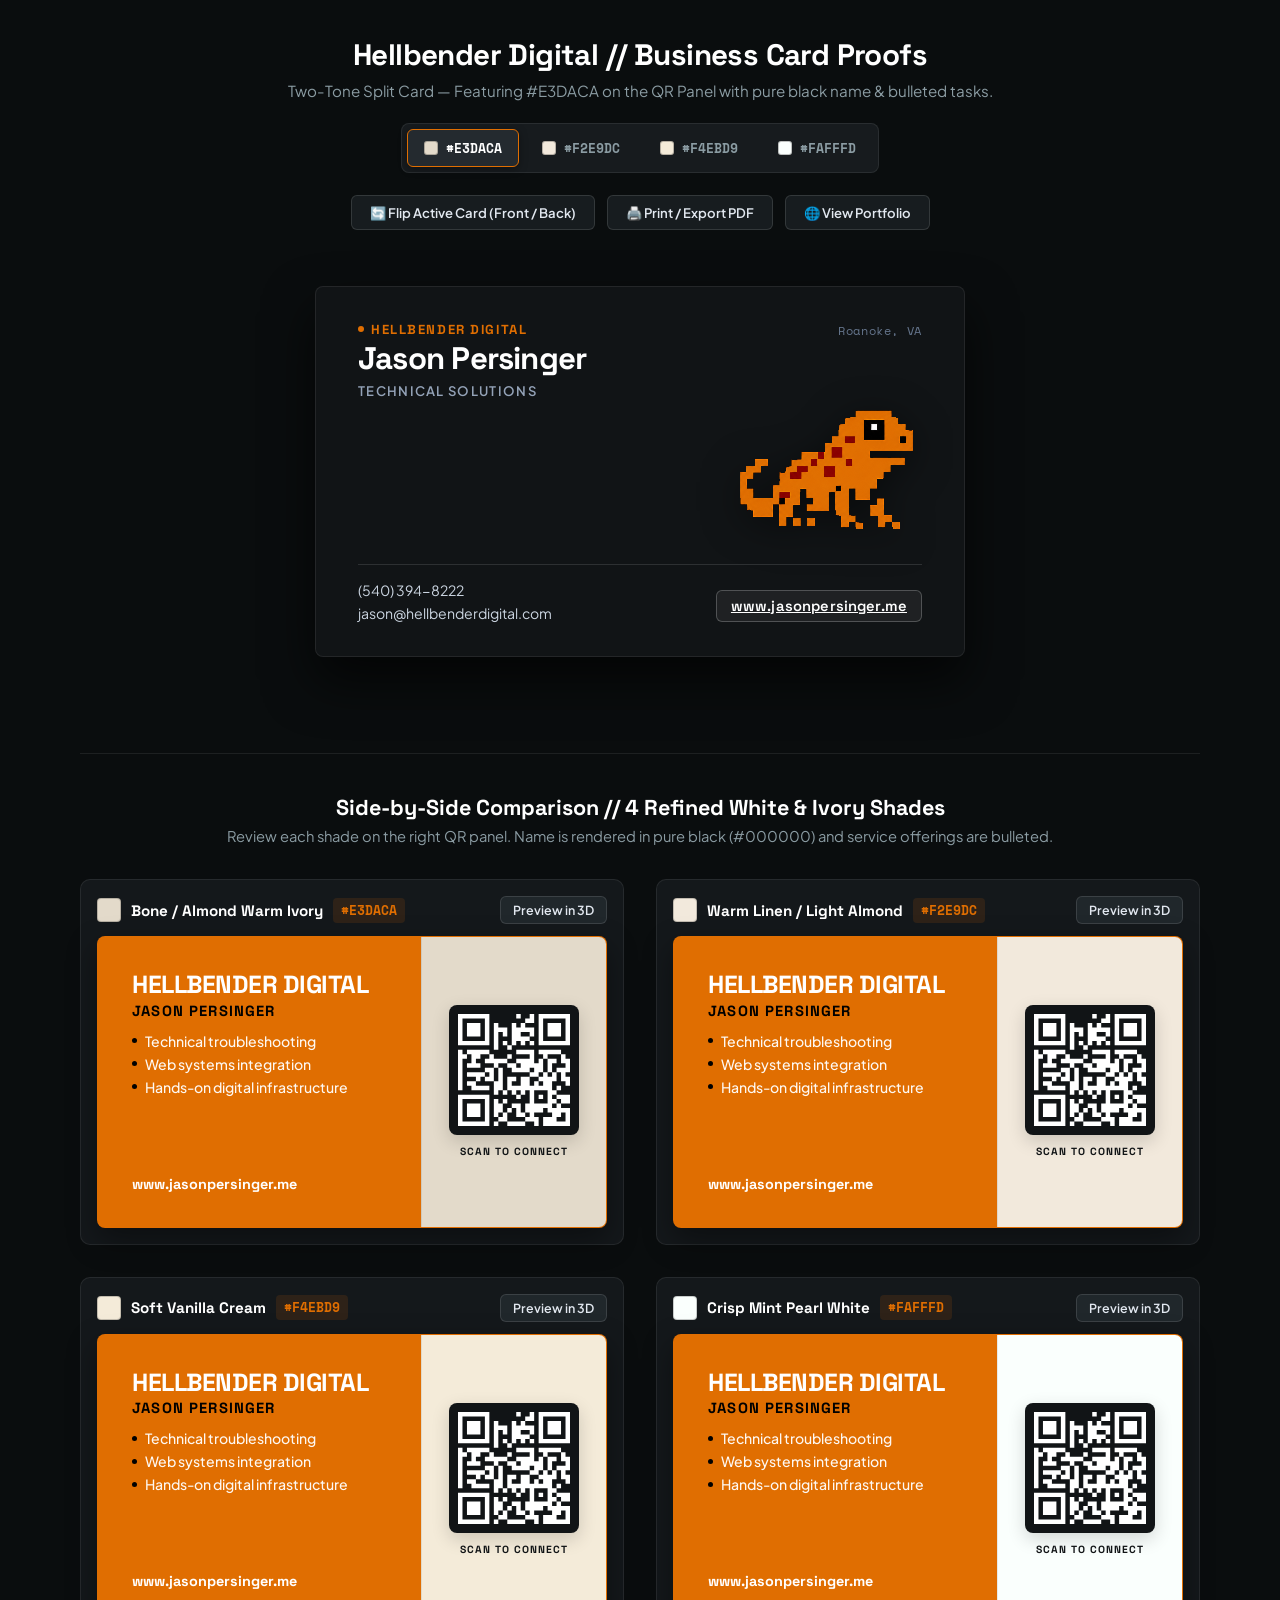
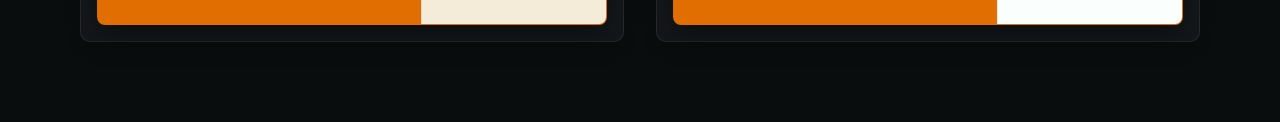
==== card.html @ b09c5065 "design: make #e3daca the primary default tone on QR panel" ====
<!DOCTYPE html>
<html lang="en">
<head>
  <meta charset="UTF-8">
  <meta name="viewport" content="width=device-width, initial-scale=1.0">
  <title>Hellbender Digital // Business Card Proofs</title>
  <link rel="preconnect" href="https://fonts.googleapis.com">
  <link rel="preconnect" href="https://fonts.gstatic.com" crossorigin>
  <link href="https://fonts.googleapis.com/css2?family=Plus+Jakarta+Sans:wght@400;500;600;700&family=Space+Grotesk:wght@500;600;700&family=Space+Mono:ital,wght@0,400;0,700;1,400&display=swap" rel="stylesheet">
  <style>
    :root {
      --bg-page: #0a0d0e;
      --font-display: 'Space Grotesk', system-ui, sans-serif;
      --font-body: 'Plus Jakarta Sans', system-ui, sans-serif;
      --font-mono: 'Space Mono', monospace;
      
      /* Exact Color Identity */
      --c-slate: #111416;
      --c-orange: #e06e01;       /* Exact Salamander Orange */
      --card-radius: 8px;
    }

    * { box-sizing: border-box; }

    body {
      margin: 0;
      min-height: 100vh;
      background: var(--bg-page);
      color: #e2e8f0;
      font-family: var(--font-body);
      padding: 36px 20px 80px;
      display: flex;
      flex-direction: column;
      align-items: center;
    }

    header {
      text-align: center;
      margin-bottom: 28px;
      max-width: 760px;
    }

    h1 {
      font-family: var(--font-display);
      font-size: 1.85rem;
      font-weight: 700;
      letter-spacing: -0.02em;
      margin: 0 0 6px;
      color: #ffffff;
    }

    p.subtitle {
      font-size: 0.95rem;
      color: #8b9ca3;
      margin: 0 0 20px;
      line-height: 1.5;
    }

    /* --- Shade Switcher Tabs --- */
    .tab-bar {
      display: inline-flex;
      background: #171b1e;
      padding: 5px;
      border-radius: 8px;
      border: 1px solid rgba(255, 255, 255, 0.08);
      gap: 6px;
      margin-bottom: 22px;
      flex-wrap: wrap;
      justify-content: center;
    }

    .tab-btn {
      font-family: var(--font-mono);
      font-size: 0.84rem;
      font-weight: 600;
      padding: 8px 16px;
      border-radius: 6px;
      border: 1px solid transparent;
      background: transparent;
      color: #8b9ca3;
      cursor: pointer;
      display: inline-flex;
      align-items: center;
      gap: 8px;
      transition: all 0.2s ease;
    }

    .tab-btn:hover {
      color: #ffffff;
      background: rgba(255, 255, 255, 0.05);
    }

    .tab-btn.active {
      background: #242a2f;
      color: #ffffff;
      border-color: var(--c-orange);
      box-shadow: 0 2px 8px rgba(0, 0, 0, 0.35);
    }

    .tab-chip {
      width: 14px;
      height: 14px;
      border-radius: 3px;
      border: 1px solid rgba(0, 0, 0, 0.25);
      display: inline-block;
      flex-shrink: 0;
    }

    /* --- Action Controls --- */
    .controls {
      display: flex;
      gap: 12px;
      margin-bottom: 28px;
      flex-wrap: wrap;
      justify-content: center;
    }

    .action-btn {
      font-family: var(--font-body);
      font-size: 0.82rem;
      font-weight: 600;
      padding: 8px 18px;
      border-radius: 6px;
      border: 1px solid rgba(255, 255, 255, 0.12);
      background: #171c1f;
      color: #e2e8f0;
      cursor: pointer;
      display: inline-flex;
      align-items: center;
      gap: 8px;
      transition: all 0.15s ease;
      text-decoration: none;
    }

    .action-btn:hover {
      background: #22282d;
      border-color: var(--c-orange);
      color: #ffffff;
      transform: translateY(-1px);
    }

    /* --- 3D Flip Card Container with Exact Proportions --- */
    .stage {
      perspective: 1400px;
      width: min(650px, 94vw);
      aspect-ratio: 3.5 / 2;
      position: relative;
      margin-bottom: 56px;
    }

    .card-flipper {
      position: absolute;
      inset: 0;
      width: 100%;
      height: 100%;
      transform-style: preserve-3d;
      transition: transform 0.65s cubic-bezier(0.16, 1, 0.3, 1);
      cursor: pointer;
    }

    .card-flipper.flipped {
      transform: rotateY(180deg);
    }

    /* Standard Card Face */
    .card-face {
      position: absolute;
      inset: 0;
      width: 100%;
      height: 100%;
      backface-visibility: hidden;
      -webkit-backface-visibility: hidden;
      border-radius: var(--card-radius);
      padding: clamp(22px, 4vw, 34px) clamp(26px, 5vw, 42px);
      box-shadow: 0 24px 50px rgba(0, 0, 0, 0.65);
      display: flex;
      flex-direction: column;
      justify-content: space-between;
      overflow: hidden;
      user-select: none;
    }

    /* ===================================================
       FRONT FACE: Slate Dark Ground + Pixel Salamander
       =================================================== */
    .card-front {
      background-color: var(--c-slate);
      color: #ffffff;
      border: 1px solid rgba(255, 255, 255, 0.08);
      position: relative;
    }

    .front-top {
      display: flex;
      justify-content: space-between;
      align-items: flex-start;
      position: relative;
      z-index: 2;
    }

    .front-identity {
      display: flex;
      flex-direction: column;
      gap: 3px;
    }

    .company-tag {
      font-family: var(--font-display);
      font-size: clamp(0.72rem, 1.25vw, 0.82rem);
      font-weight: 700;
      letter-spacing: 0.12em;
      text-transform: uppercase;
      color: var(--c-orange);
      display: inline-flex;
      align-items: center;
      gap: 7px;
    }
    .company-tag::before {
      content: '';
      display: inline-block;
      width: 6px;
      height: 6px;
      border-radius: 50%;
      background: var(--c-orange);
    }

    .card-front h2 {
      font-family: var(--font-display);
      font-size: clamp(1.4rem, 2.7vw, 1.95rem);
      font-weight: 700;
      letter-spacing: -0.025em;
      margin: 0;
      color: #ffffff;
      line-height: 1.15;
    }

    .front-title {
      font-size: clamp(0.72rem, 1.25vw, 0.82rem);
      font-weight: 600;
      letter-spacing: 0.1em;
      text-transform: uppercase;
      color: #94a3b8;
      margin-top: 2px;
    }

    .front-location {
      font-family: var(--font-mono);
      font-size: clamp(0.68rem, 1.15vw, 0.78rem);
      color: #64748b;
      letter-spacing: 0.05em;
    }

    .front-middle {
      position: absolute;
      right: clamp(28px, 5.5vw, 50px);
      top: 50%;
      transform: translateY(-50%);
      z-index: 1;
      pointer-events: none;
    }

    .salamander-mascot {
      width: clamp(130px, 21vw, 175px);
      height: auto;
      image-rendering: pixelated;
      image-rendering: crisp-edges;
      filter: drop-shadow(0 8px 18px rgba(0, 0, 0, 0.5));
    }

    .front-bottom {
      display: flex;
      justify-content: space-between;
      align-items: flex-end;
      border-top: 1px solid rgba(255, 255, 255, 0.12);
      padding-top: 16px;
      position: relative;
      z-index: 2;
    }

    .contact-items {
      display: flex;
      flex-direction: column;
      gap: 5px;
      font-size: clamp(0.78rem, 1.35vw, 0.88rem);
      color: #cbd5e1;
    }
    .contact-items a {
      color: inherit;
      text-decoration: none;
      transition: color 0.15s;
    }
    .contact-items a:hover {
      color: #ffffff;
    }

    .website-badge {
      font-family: var(--font-display);
      font-size: clamp(0.8rem, 1.4vw, 0.92rem);
      font-weight: 600;
      color: #ffffff;
      background: rgba(255, 255, 255, 0.06);
      border: 1px solid rgba(255, 255, 255, 0.22);
      padding: 6px 14px;
      border-radius: 6px;
      letter-spacing: 0.01em;
      transition: all 0.2s;
    }
    .website-badge:hover {
      border-color: var(--c-orange);
      color: var(--c-orange);
    }

    /* ===================================================
       BACK FACE: SPLIT TWO-TONE BLOCK
       Left: Salamander Orange (#e06e01)
       Right: Dynamic White / Cream / Ivory
       =================================================== */
    .card-back {
      transform: rotateY(180deg);
    }

    .back-split {
      background: var(--c-orange);
      color: #ffffff;
      padding: 0 !important;
      display: grid !important;
      grid-template-columns: 1fr clamp(140px, 22vw, 185px);
      border: 1px solid rgba(224, 110, 1, 0.4);
    }

    .back-split-left {
      padding: clamp(22px, 4vw, 34px) clamp(22px, 4vw, 34px);
      display: flex;
      flex-direction: column;
      justify-content: space-between;
      background: var(--c-orange);
    }

    .back-split-right {
      display: flex;
      flex-direction: column;
      align-items: center;
      justify-content: center;
      padding: 16px;
      position: relative;
      border-left: 1px solid rgba(0, 0, 0, 0.08);
      transition: background-color 0.25s ease;
    }

    .back-split-right .qr-box {
      background: #111416;
      padding: 9px;
      border-radius: 8px;
      width: clamp(105px, 15vw, 130px);
      height: clamp(105px, 15vw, 130px);
      display: flex;
      align-items: center;
      justify-content: center;
      box-shadow: 0 6px 18px rgba(0, 0, 0, 0.16);
    }
    .back-split-right .qr-box svg path {
      fill: #ffffff !important;
    }

    .back-split-tag {
      font-family: var(--font-display);
      font-size: 0.65rem;
      font-weight: 700;
      letter-spacing: 0.1em;
      text-transform: uppercase;
      color: #111416;
      margin-top: 10px;
    }

    /* Single-line Headings on Back - Orange Ground */
    .back-line-company {
      font-family: var(--font-display);
      font-size: clamp(1.2rem, 2.3vw, 1.55rem);
      font-weight: 700;
      letter-spacing: -0.02em;
      color: #ffffff;
      margin: 0 0 2px;
      line-height: 1.15;
      white-space: nowrap;
    }

    /* Name in pure black #000000 */
    .back-line-name {
      font-family: var(--font-display);
      font-size: clamp(0.78rem, 1.4vw, 0.92rem);
      font-weight: 800;
      color: #000000 !important;
      letter-spacing: 0.08em;
      text-transform: uppercase;
      margin: 0 0 12px;
      white-space: nowrap;
    }

    /* Tasks covered in bullet points */
    .back-tasks {
      list-style: none;
      padding: 0;
      margin: 0 0 14px;
      display: flex;
      flex-direction: column;
      gap: 5px;
    }

    .back-tasks li {
      font-size: clamp(0.78rem, 1.3vw, 0.88rem);
      color: rgba(255, 255, 255, 0.95);
      font-weight: 500;
      display: flex;
      align-items: center;
      gap: 8px;
    }

    .back-tasks li::before {
      content: '';
      display: inline-block;
      width: 5px;
      height: 5px;
      border-radius: 50%;
      background: #000000;
      flex-shrink: 0;
    }

    .back-site-link {
      font-family: var(--font-display);
      font-size: clamp(0.82rem, 1.4vw, 0.9rem);
      font-weight: 700;
      color: #ffffff;
      white-space: nowrap;
    }

    /* --- Side-by-Side Review Section for All 4 Shades --- */
    .gallery-section {
      width: min(1120px, 95vw);
      margin-top: 40px;
      border-top: 1px solid rgba(255, 255, 255, 0.08);
      padding-top: 40px;
    }

    .gallery-title {
      font-family: var(--font-display);
      font-size: 1.35rem;
      font-weight: 700;
      color: #ffffff;
      margin: 0 0 6px;
      text-align: center;
    }
    .gallery-sub {
      font-size: 0.92rem;
      color: #8b9ca3;
      text-align: center;
      margin: 0 0 34px;
    }

    .shades-grid {
      display: grid;
      grid-template-columns: repeat(2, 1fr);
      gap: 32px;
    }

    @media (max-width: 820px) {
      .shades-grid {
        grid-template-columns: 1fr;
      }
    }

    .shade-card-item {
      background: #14181b;
      border: 1px solid rgba(255, 255, 255, 0.08);
      border-radius: 10px;
      padding: 16px;
      display: flex;
      flex-direction: column;
      gap: 12px;
      transition: border-color 0.2s, transform 0.2s;
    }

    .shade-card-item:hover {
      border-color: var(--c-orange);
      transform: translateY(-2px);
    }

    .shade-header {
      display: flex;
      justify-content: space-between;
      align-items: center;
    }

    .shade-meta {
      display: flex;
      align-items: center;
      gap: 10px;
    }

    .shade-chip-lg {
      width: 24px;
      height: 24px;
      border-radius: 4px;
      border: 1px solid rgba(0, 0, 0, 0.2);
      display: inline-block;
      flex-shrink: 0;
    }

    .shade-name {
      font-family: var(--font-display);
      font-size: 0.95rem;
      font-weight: 700;
      color: #ffffff;
    }

    .shade-hex {
      font-family: var(--font-mono);
      font-size: 0.8rem;
      color: var(--c-orange);
      background: rgba(224, 110, 1, 0.12);
      padding: 3px 8px;
      border-radius: 4px;
      font-weight: 600;
    }

    .shade-select-btn {
      font-family: var(--font-body);
      font-size: 0.78rem;
      font-weight: 600;
      background: #20272b;
      border: 1px solid rgba(255, 255, 255, 0.12);
      color: #e2e8f0;
      padding: 5px 12px;
      border-radius: 6px;
      cursor: pointer;
      transition: all 0.15s ease;
    }
    .shade-select-btn:hover {
      background: var(--c-orange);
      color: #ffffff;
      border-color: var(--c-orange);
    }

    .static-card-box {
      aspect-ratio: 3.5 / 2;
      width: 100%;
      position: relative;
    }

    .static-card-box .card-face {
      position: absolute;
      inset: 0;
      box-shadow: 0 12px 30px rgba(0, 0, 0, 0.4);
    }

    /* Print & Export Rules */
    @media print {
      body {
        background: #ffffff !important;
        padding: 0 !important;
      }
      header, .gallery-section, .controls, .tab-bar {
        display: none !important;
      }
      .stage {
        display: none !important;
      }
      .card-face {
        position: relative !important;
        width: 3.5in !important;
        height: 2in !important;
        page-break-after: always;
        border-radius: 0 !important;
        box-shadow: none !important;
        padding: 0.22in 0.26in !important;
        -webkit-print-color-adjust: exact !important;
        print-color-adjust: exact !important;
      }
    }
  </style>
</head>
<body>

  <header>
    <h1>Hellbender Digital // Business Card Proofs</h1>
    <p class="subtitle">Two-Tone Split Card — Featuring #E3DACA on the QR Panel with pure black name & bulleted tasks.</p>
    
    <!-- Tab Switcher for 4 Shades -->
    <div class="tab-bar" id="white-tabs"></div>

    <!-- Action Toolbar -->
    <div class="controls">
      <button class="action-btn" onclick="flipCard()">
        <span>🔄 Flip Active Card (Front / Back)</span>
      </button>
      <button class="action-btn" onclick="window.print()">
        <span>🖨️ Print / Export PDF</span>
      </button>
      <a class="action-btn" href="/" target="_blank">
        <span>🌐 View Portfolio</span>
      </a>
    </div>
  </header>

  <!-- Interactive 3D Preview Stage (Exact 3.5" x 2" Ratio) -->
  <div class="stage" onclick="flipCard()">
    <div class="card-flipper" id="flipper">

      <!-- FRONT FACE -->
      <div class="card-face card-front" id="active-front"></div>

      <!-- BACK FACE -->
      <div class="card-face card-back back-split" id="active-back"></div>

    </div>
  </div>

  <!-- Shared Vector QR Code -->
  <svg style="display: none;">
    <defs>
      <g id="shared-qr">
        <path d="M0,0H1V1H0zM1,0H2V1H1zM2,0H3V1H2zM3,0H4V1H3zM4,0H5V1H4zM5,0H6V1H5zM6,0H7V1H6zM13,0H14V1H13zM16,0H17V1H16zM18,0H19V1H18zM19,0H20V1H19zM20,0H21V1H20zM21,0H22V1H21zM22,0H23V1H22zM23,0H24V1H23zM24,0H25V1H24zM0,1H1V2H0zM6,1H7V2H6zM15,1H16V2H15zM16,1H17V2H16zM18,1H19V2H18zM24,1H25V2H24zM0,2H1V3H0zM2,2H3V3H2zM3,2H4V3H3zM4,2H5V3H4zM6,2H7V3H6zM8,2H9V3H8zM12,2H13V3H12zM14,2H15V3H14zM18,2H19V3H18zM20,2H21V3H20zM21,2H22V3H21zM22,2H23V3H22zM24,2H25V3H24zM0,3H1V4H0zM2,3H3V4H2zM3,3H4V4H3zM4,3H5V4H4zM6,3H7V4H6zM8,3H9V4H8zM9,3H10V4H9zM10,3H11V4H10zM12,3H13V4H12zM13,3H14V4H13zM14,3H15V4H14zM15,3H16V4H15zM16,3H17V4H16zM18,3H19V4H18zM20,3H21V4H20zM21,3H22V4H21zM22,3H23V4H22zM24,3H25V4H24zM0,4H1V5H0zM2,4H3V5H2zM3,4H4V5H3zM4,4H5V5H4zM6,4H7V5H6zM8,4H9V5H8zM10,4H11V5H10zM12,4H13V5H12zM13,4H14V5H13zM16,4H17V5H16zM18,4H19V5H18zM20,4H21V5H20zM21,4H22V5H21zM22,4H23V5H22zM24,4H25V5H24zM0,5H1V6H0zM6,5H7V6H6zM8,5H9V6H8zM12,5H13V6H12zM13,5H14V6H13zM14,5H15V6H14zM15,5H16V6H15zM18,5H19V6H18zM24,5H25V6H24zM0,6H1V7H0zM1,6H2V7H1zM2,6H3V7H2zM3,6H4V7H3zM4,6H5V7H4zM5,6H6V7H5zM6,6H7V7H6zM8,6H9V7H8zM10,6H11V7H10zM12,6H13V7H12zM14,6H15V7H14zM16,6H17V7H16zM18,6H19V7H18zM19,6H20V7H19zM20,6H21V7H20zM21,6H22V7H21zM22,6H23V7H22zM23,6H24V7H23zM24,6H25V7H24zM8,7H9V8H8zM11,7H12V8H11zM0,8H1V9H0zM2,8H3V9H2zM3,8H4V9H3zM4,8H5V9H4zM5,8H6V9H5zM6,8H7V9H6zM13,8H14V9H13zM14,8H15V9H14zM15,8H16V9H15zM16,8H17V9H16zM18,8H19V9H18zM19,8H20V9H19zM20,8H21V9H20zM21,8H22V9H21zM22,8H23V9H22zM0,9H1V10H0zM1,9H2V10H1zM3,9H4V10H3zM4,9H5V10H4zM7,9H8V10H7zM11,9H12V10H11zM16,9H17V10H16zM19,9H20V10H19zM23,9H24V10H23zM0,10H1V11H0zM3,10H4V11H3zM6,10H7V11H6zM7,10H8V11H7zM8,10H9V11H8zM9,10H10V11H9zM10,10H11V11H10zM13,10H14V11H13zM14,10H15V11H14zM15,10H16V11H15zM16,10H17V11H16zM18,10H19V11H18zM20,10H21V11H20zM21,10H22V11H21zM23,10H24V11H23zM24,10H25V11H24zM0,11H1V12H0zM2,11H3V12H2zM3,11H4V12H3zM4,11H5V12H4zM8,11H9V12H8zM11,11H12V12H11zM12,11H13V12H12zM14,11H15V12H14zM15,11H16V12H15zM16,11H17V12H16zM17,11H18V12H17zM18,11H19V12H18zM20,11H21V12H20zM24,11H25V12H24zM0,12H1V13H0zM6,12H7V13H6zM7,12H8V13H7zM9,12H10V13H9zM12,12H13V13H12zM13,12H14V13H13zM14,12H15V13H14zM15,12H16V13H15zM17,12H18V13H17zM18,12H19V13H18zM20,12H21V13H20zM22,12H23V13H22zM23,12H24V13H23zM24,12H25V13H24zM0,13H1V14H0zM2,13H3V14H2zM3,13H4V14H3zM4,13H5V14H4zM5,13H6V14H5zM7,13H8V14H7zM9,13H10V14H9zM16,13H17V14H16zM17,13H18V14H17zM19,13H20V14H19zM21,13H22V14H21zM23,13H24V14H23zM0,14H1V15H0zM4,14H5V15H4zM6,14H7V15H6zM7,14H8V15H7zM9,14H10V15H9zM11,14H12V15H11zM12,14H13V15H12zM14,14H15V15H14zM15,14H16V15H15zM18,14H19V15H18zM19,14H20V15H19zM20,14H21V15H20zM21,14H22V15H21zM23,14H24V15H23zM24,14H25V15H24zM0,15H1V16H0zM2,15H3V16H2zM3,15H4V16H3zM8,15H9V16H8zM9,15H10V16H9zM11,15H12V16H11zM14,15H15V16H14zM15,15H16V16H15zM17,15H18V16H17zM19,15H20V16H19zM20,15H21V16H20zM24,15H25V16H24zM0,16H1V17H0zM3,16H4V17H3zM4,16H5V17H4zM5,16H6V17H5zM6,16H7V17H6zM8,16H9V17H8zM9,16H10V17H9zM11,16H12V17H11zM12,16H13V17H12zM13,16H14V17H13zM14,16H15V17H14zM15,16H16V17H15zM16,16H17V17H16zM17,16H18V17H17zM18,16H19V17H18zM19,16H20V17H19zM20,16H21V17H20zM22,16H23V17H22zM8,17H9V18H8zM10,17H11V18H10zM12,17H13V18H12zM14,17H15V18H14zM16,17H17V18H16zM20,17H21V18H20zM21,17H22V18H21zM0,18H1V19H0zM1,18H2V19H1zM2,18H3V19H2zM3,18H4V19H3zM4,18H5V19H4zM5,18H6V19H5zM6,18H7V19H6zM13,18H14V19H13zM16,18H17V19H16zM18,18H19V19H18zM20,18H21V19H20zM22,18H23V19H22zM23,18H24V19H23zM24,18H25V19H24zM0,19H1V20H0zM6,19H7V20H6zM8,19H9V20H8zM10,19H11V20H10zM16,19H17V20H16zM20,19H21V20H20zM21,19H22V20H21zM23,19H24V20H23zM24,19H25V20H24zM0,20H1V21H0zM2,20H3V21H2zM3,20H4V21H3zM4,20H5V21H4zM6,20H7V21H6zM8,20H9V21H8zM9,20H10V21H9zM12,20H13V21H12zM13,20H14V21H13zM15,20H16V21H15zM16,20H17V21H16zM17,20H18V21H17zM18,20H19V21H18zM19,20H20V21H19zM20,20H21V21H20zM22,20H23V21H22zM0,21H1V22H0zM2,21H3V22H2zM3,21H4V22H3zM4,21H5V22H4zM6,21H7V22H6zM8,21H9V22H8zM9,21H10V22H9zM11,21H12V22H11zM13,21H14V22H13zM15,21H16V22H15zM16,21H17V22H16zM17,21H18V22H17zM18,21H19V22H18zM20,21H21V22H20zM21,21H22V22H21zM22,21H23V22H22zM23,21H24V22H23zM24,21H25V22H24zM0,22H1V23H0zM2,22H3V23H2zM3,22H4V23H3zM4,22H5V23H4zM6,22H7V23H6zM8,22H9V23H8zM10,22H11V23H10zM13,22H14V23H13zM14,22H15V23H14zM16,22H17V23H16zM21,22H22V23H21zM22,22H23V23H22zM24,22H25V23H24zM0,23H1V24H0zM6,23H7V24H6zM9,23H10V24H9zM10,23H11V24H10zM15,23H16V24H15zM16,23H17V24H16zM17,23H18V24H17zM19,23H20V24H19zM20,23H21V24H20zM21,23H22V24H21zM24,23H25V24H24zM0,24H1V25H0zM1,24H2V25H1zM2,24H3V25H2zM3,24H4V25H3zM4,24H5V25H4zM5,24H6V25H5zM6,24H7V25H6zM8,24H9V25H8zM11,24H12V25H11zM12,24H13V25H12zM13,24H14V25H13zM14,24H15V25H14zM17,24H18V25H17zM19,24H20V25H19zM20,24H21V25H20zM21,24H22V25H21zM22,24H23V25H22zM23,24H24V25H23zM24,24H25V25H24z" fill="currentColor"/>
      </g>
    </defs>
  </svg>

  <!-- Side-by-Side Review Section for All 4 Refined Shades -->
  <section class="gallery-section">
    <h2 class="gallery-title">Side-by-Side Comparison // 4 Refined White & Ivory Shades</h2>
    <p class="gallery-sub">Review each shade on the right QR panel. Name is rendered in pure black (#000000) and service offerings are bulleted.</p>

    <div class="shades-grid" id="shades-gallery"></div>
  </section>

  <script>
    // Color Candidates featuring #e3daca
    const whiteCandidates = [
      { id: 'E3DACA', name: 'Bone / Almond Warm Ivory', hex: '#E3DACA' },
      { id: 'F2E9DC', name: 'Warm Linen / Light Almond', hex: '#F2E9DC' },
      { id: 'F4EBD9', name: 'Soft Vanilla Cream', hex: '#F4EBD9' },
      { id: 'FAFFFD', name: 'Crisp Mint Pearl White', hex: '#FAFFFD' }
    ];

    let currentWhite = whiteCandidates[0]; // Default to #E3DACA

    // Front Face HTML
    const frontHtml = `
      <div class="front-top">
        <div class="front-identity">
          <div class="company-tag">HELLBENDER DIGITAL</div>
          <h2>Jason Persinger</h2>
          <div class="front-title">Technical Solutions</div>
        </div>
        <div class="front-location">Roanoke, VA</div>
      </div>

      <div class="front-middle">
        <img class="salamander-mascot" src="salamander-transparent.png" alt="Hellbender Salamander">
      </div>

      <div class="front-bottom">
        <div class="contact-items">
          <div><a href="tel:+15403948222">(540) 394-8222</a></div>
          <div><a href="mailto:jason@hellbenderdigital.com">jason@hellbenderdigital.com</a></div>
        </div>
        <a class="website-badge" href="https://www.jasonpersinger.me" target="_blank">www.jasonpersinger.me</a>
      </div>
    `;

    // Generator for Back Face with custom Right-Panel Background, Pure Black Name, and Bulleted Tasks
    function createBackHtml(whiteHex) {
      return `
        <div class="back-split-left">
          <div>
            <div class="back-line-company">HELLBENDER DIGITAL</div>
            <div class="back-line-name">JASON PERSINGER</div>
            <ul class="back-tasks">
              <li>Technical troubleshooting</li>
              <li>Web systems integration</li>
              <li>Hands-on digital infrastructure</li>
            </ul>
          </div>
          <div class="back-site-link">www.jasonpersinger.me</div>
        </div>
        <div class="back-split-right" style="background-color: ${whiteHex} !important;">
          <div class="qr-box">
            <svg viewBox="0 0 25 25" style="color: #ffffff;"><use href="#shared-qr" /></svg>
          </div>
          <div class="back-split-tag">SCAN TO CONNECT</div>
        </div>
      `;
    }

    // Tab buttons initialization
    const tabsContainer = document.getElementById('white-tabs');
    whiteCandidates.forEach((cand, idx) => {
      const btn = document.createElement('button');
      btn.className = `tab-btn ${idx === 0 ? 'active' : ''}`;
      btn.innerHTML = `<span class="tab-chip" style="background-color: ${cand.hex};"></span>${cand.hex}`;
      btn.onclick = () => selectShade(cand);
      tabsContainer.appendChild(btn);
    });

    function selectShade(candidate) {
      currentWhite = candidate;
      document.querySelectorAll('#white-tabs .tab-btn').forEach((btn, idx) => {
        btn.classList.toggle('active', whiteCandidates[idx].hex === candidate.hex);
      });
      document.getElementById('active-back').innerHTML = createBackHtml(candidate.hex);
    }

    function flipCard() {
      const flipper = document.getElementById('flipper');
      flipper.classList.toggle('flipped');
    }

    // Populate active flip card
    document.getElementById('active-front').innerHTML = frontHtml;
    document.getElementById('active-back').innerHTML = createBackHtml(currentWhite.hex);

    // Populate gallery with all 4 variations
    const galleryContainer = document.getElementById('shades-gallery');
    whiteCandidates.forEach(cand => {
      const item = document.createElement('div');
      item.className = 'shade-card-item';
      item.innerHTML = `
        <div class="shade-header">
          <div class="shade-meta">
            <span class="shade-chip-lg" style="background-color: ${cand.hex};"></span>
            <div>
              <div class="shade-name">${cand.name}</div>
            </div>
            <span class="shade-hex">${cand.hex}</span>
          </div>
          <button class="shade-select-btn" onclick="selectShade(whiteCandidates.find(c => c.hex === '${cand.hex}'))">Preview in 3D</button>
        </div>
        <div class="static-card-box">
          <div class="card-face card-back back-split" style="transform: none;">
            ${createBackHtml(cand.hex)}
          </div>
        </div>
      `;
      galleryContainer.appendChild(item);
    });
  </script>
</body>
</html>
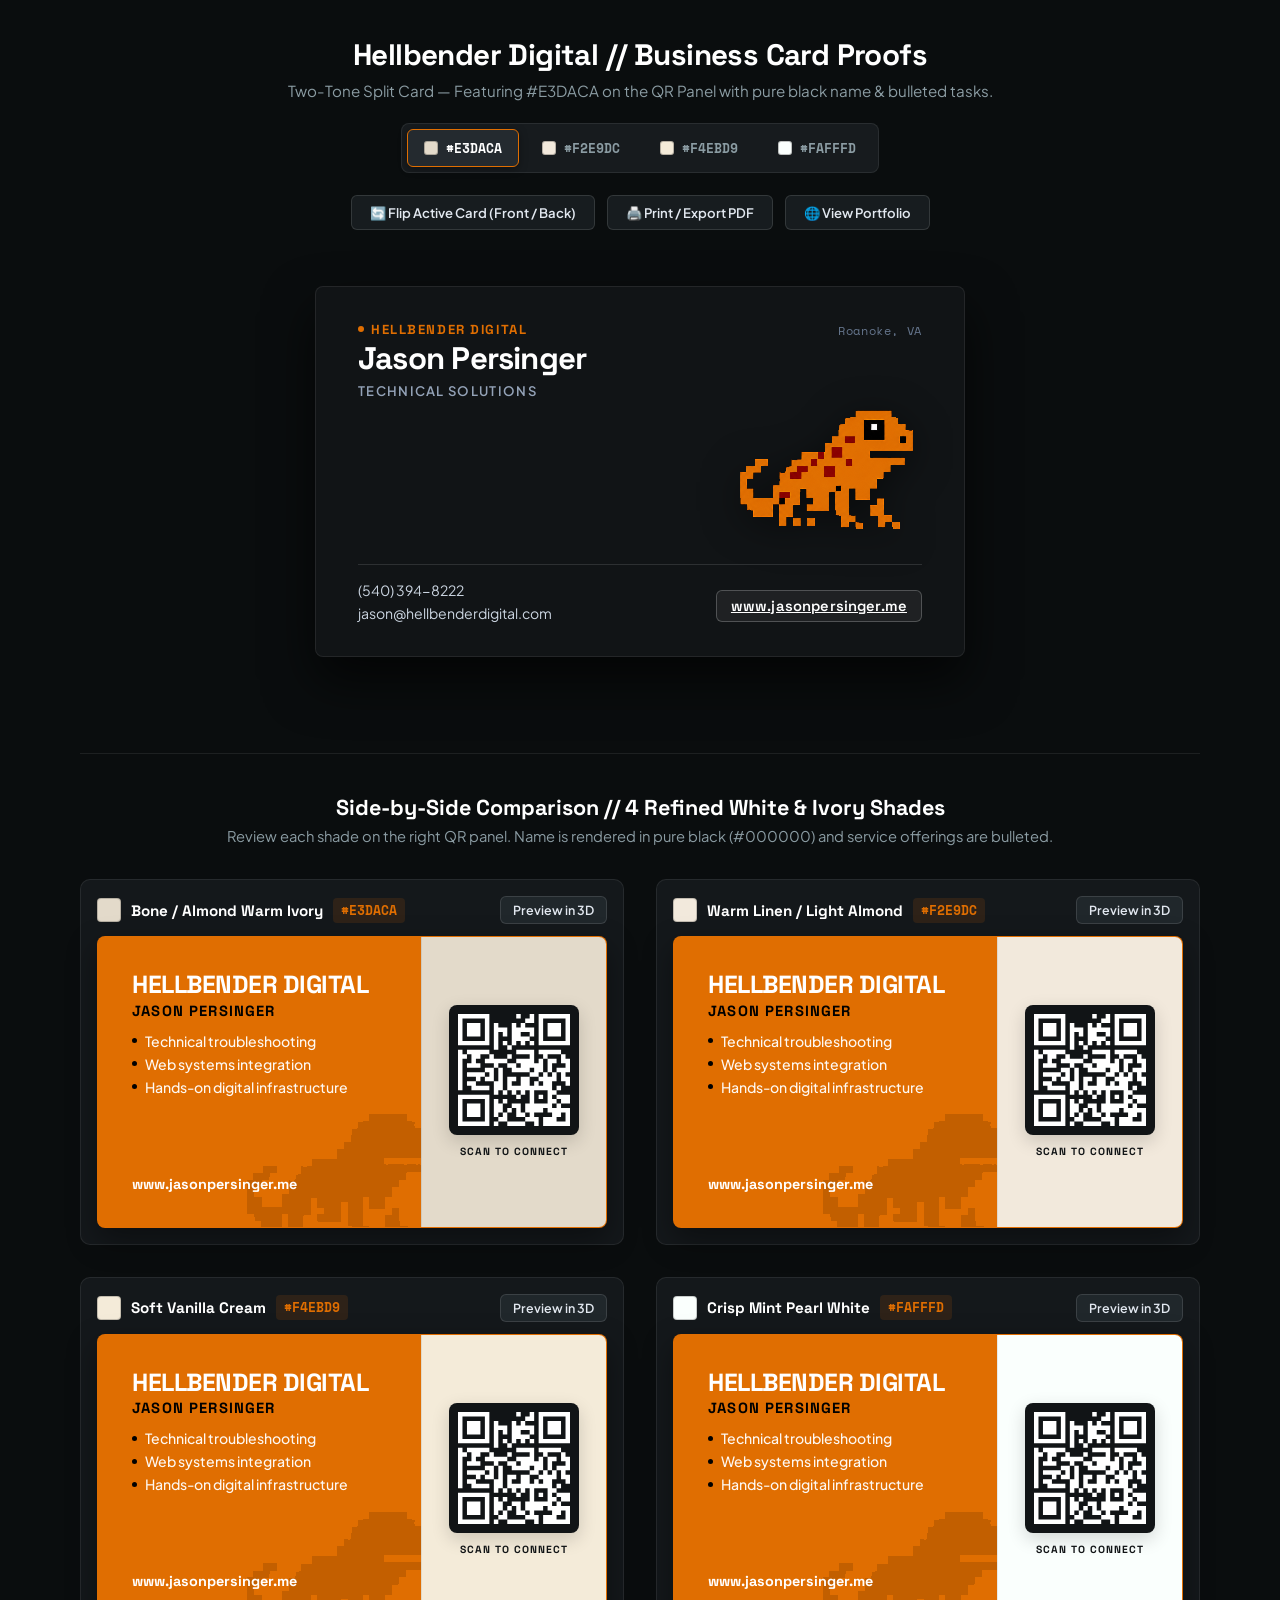
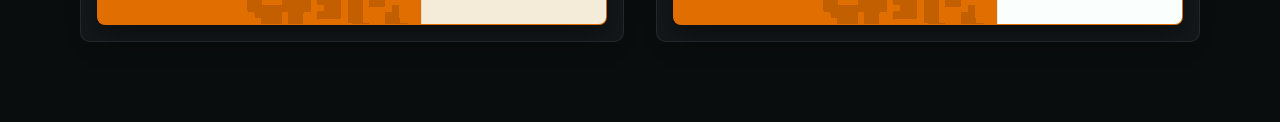
==== commit 4d466108: "design: add subtle embossed salamander brand watermark to backside orange field" ====
--- a/card.html
+++ b/card.html
@@ -334,6 +334,27 @@
       flex-direction: column;
       justify-content: space-between;
       background: var(--c-orange);
+      position: relative;
+      overflow: hidden;
+    }
+
+    .back-watermark {
+      position: absolute;
+      right: -10px;
+      bottom: -15px;
+      width: clamp(140px, 22vw, 185px);
+      height: auto;
+      image-rendering: pixelated;
+      image-rendering: crisp-edges;
+      opacity: 0.13;
+      filter: brightness(0);
+      pointer-events: none;
+      z-index: 1;
+    }
+
+    .back-left-content {
+      position: relative;
+      z-index: 2;
     }
 
     .back-split-right {
@@ -666,11 +687,12 @@
       </div>
     `;
 
-    // Generator for Back Face with custom Right-Panel Background, Pure Black Name, and Bulleted Tasks
+    // Generator for Back Face with subtle Salamander Watermark, Pure Black Name, and Bulleted Tasks
     function createBackHtml(whiteHex) {
       return `
         <div class="back-split-left">
-          <div>
+          <img class="back-watermark" src="salamander-transparent.png" alt="" aria-hidden="true">
+          <div class="back-left-content">
             <div class="back-line-company">HELLBENDER DIGITAL</div>
             <div class="back-line-name">JASON PERSINGER</div>
             <ul class="back-tasks">
@@ -679,7 +701,7 @@
               <li>Hands-on digital infrastructure</li>
             </ul>
           </div>
-          <div class="back-site-link">www.jasonpersinger.me</div>
+          <div class="back-site-link back-left-content">www.jasonpersinger.me</div>
         </div>
         <div class="back-split-right" style="background-color: ${whiteHex} !important;">
           <div class="qr-box">
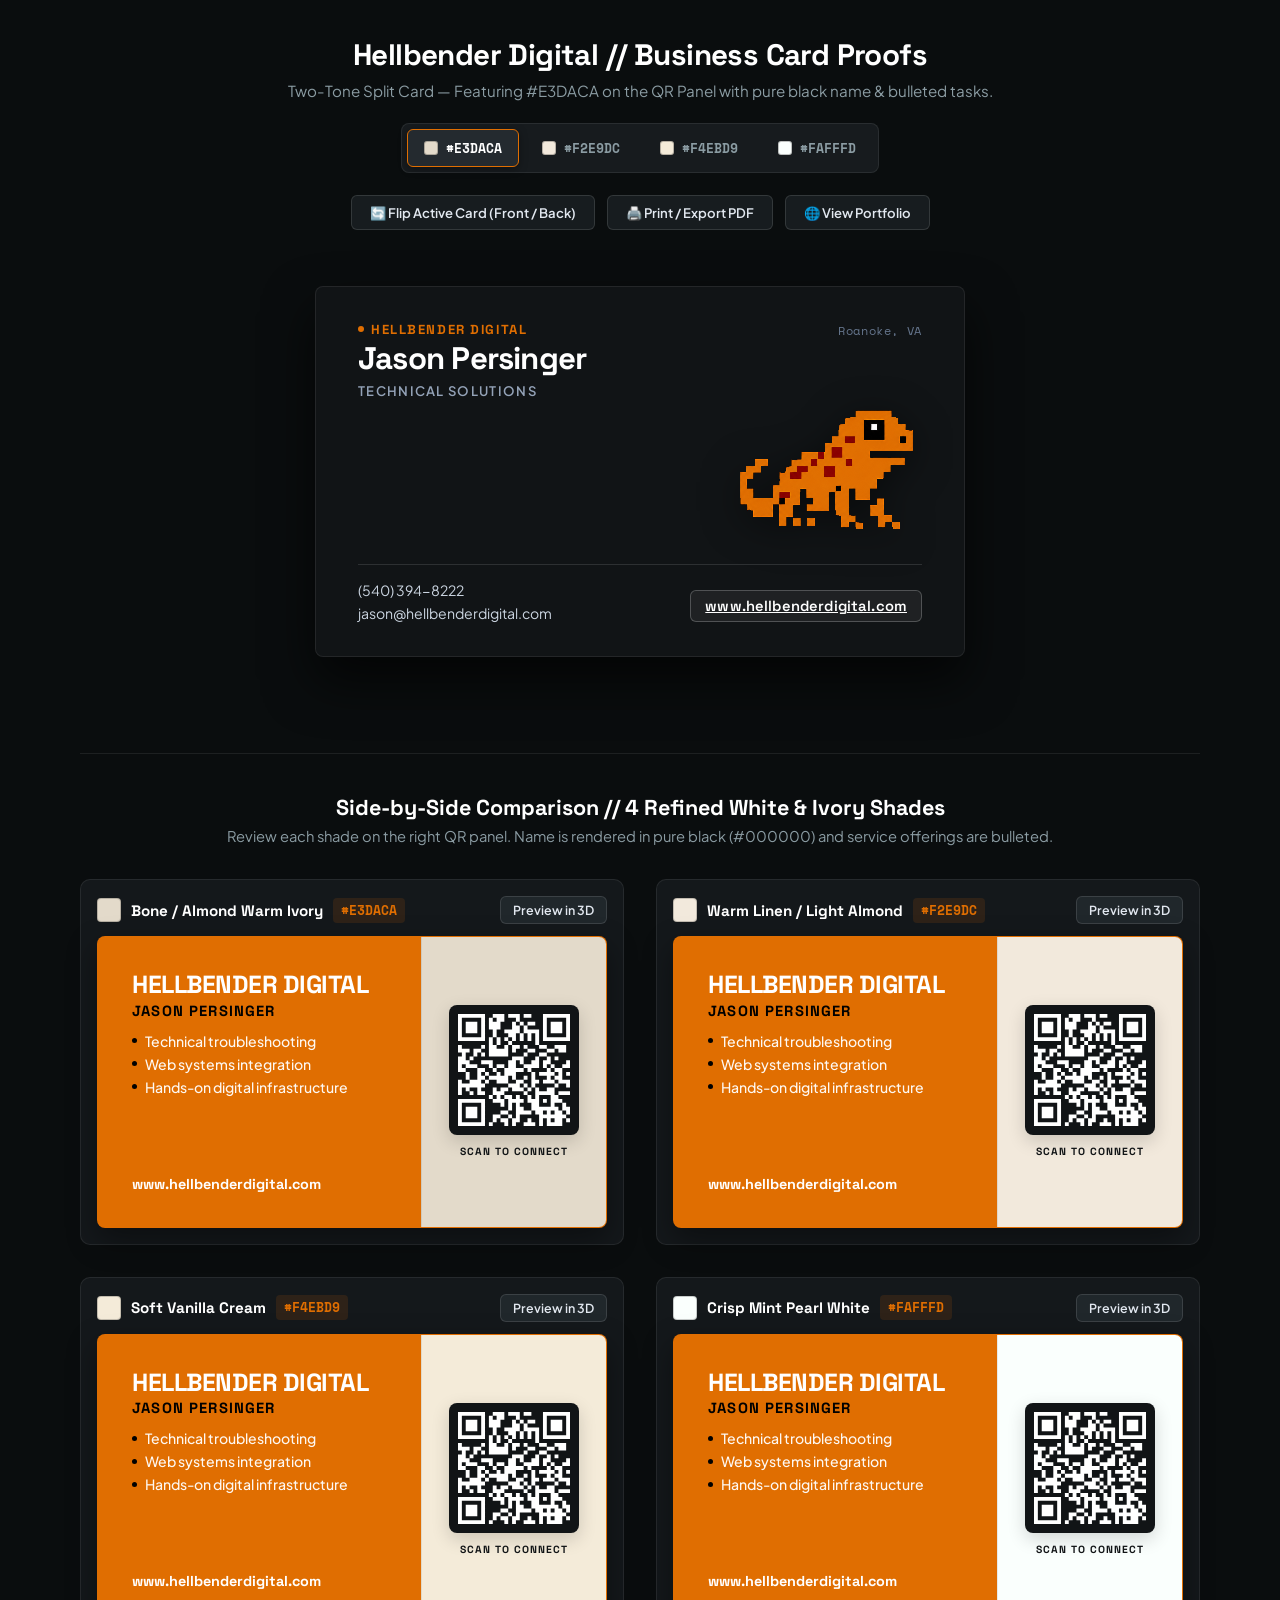
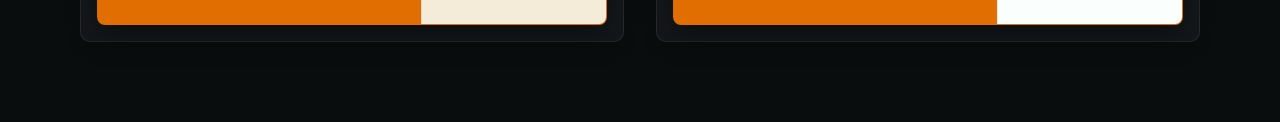
==== commit 8b6d338f: "design: remove watermark, update website to www.hellbenderdigital.com, and regenerate QR code vector" ====
--- a/card.html
+++ b/card.html
@@ -336,25 +336,6 @@
       background: var(--c-orange);
       position: relative;
       overflow: hidden;
-    }
-
-    .back-watermark {
-      position: absolute;
-      right: -10px;
-      bottom: -15px;
-      width: clamp(140px, 22vw, 185px);
-      height: auto;
-      image-rendering: pixelated;
-      image-rendering: crisp-edges;
-      opacity: 0.13;
-      filter: brightness(0);
-      pointer-events: none;
-      z-index: 1;
-    }
-
-    .back-left-content {
-      position: relative;
-      z-index: 2;
     }
 
     .back-split-right {
@@ -639,7 +620,7 @@
   <svg style="display: none;">
     <defs>
       <g id="shared-qr">
-        <path d="M0,0H1V1H0zM1,0H2V1H1zM2,0H3V1H2zM3,0H4V1H3zM4,0H5V1H4zM5,0H6V1H5zM6,0H7V1H6zM13,0H14V1H13zM16,0H17V1H16zM18,0H19V1H18zM19,0H20V1H19zM20,0H21V1H20zM21,0H22V1H21zM22,0H23V1H22zM23,0H24V1H23zM24,0H25V1H24zM0,1H1V2H0zM6,1H7V2H6zM15,1H16V2H15zM16,1H17V2H16zM18,1H19V2H18zM24,1H25V2H24zM0,2H1V3H0zM2,2H3V3H2zM3,2H4V3H3zM4,2H5V3H4zM6,2H7V3H6zM8,2H9V3H8zM12,2H13V3H12zM14,2H15V3H14zM18,2H19V3H18zM20,2H21V3H20zM21,2H22V3H21zM22,2H23V3H22zM24,2H25V3H24zM0,3H1V4H0zM2,3H3V4H2zM3,3H4V4H3zM4,3H5V4H4zM6,3H7V4H6zM8,3H9V4H8zM9,3H10V4H9zM10,3H11V4H10zM12,3H13V4H12zM13,3H14V4H13zM14,3H15V4H14zM15,3H16V4H15zM16,3H17V4H16zM18,3H19V4H18zM20,3H21V4H20zM21,3H22V4H21zM22,3H23V4H22zM24,3H25V4H24zM0,4H1V5H0zM2,4H3V5H2zM3,4H4V5H3zM4,4H5V5H4zM6,4H7V5H6zM8,4H9V5H8zM10,4H11V5H10zM12,4H13V5H12zM13,4H14V5H13zM16,4H17V5H16zM18,4H19V5H18zM20,4H21V5H20zM21,4H22V5H21zM22,4H23V5H22zM24,4H25V5H24zM0,5H1V6H0zM6,5H7V6H6zM8,5H9V6H8zM12,5H13V6H12zM13,5H14V6H13zM14,5H15V6H14zM15,5H16V6H15zM18,5H19V6H18zM24,5H25V6H24zM0,6H1V7H0zM1,6H2V7H1zM2,6H3V7H2zM3,6H4V7H3zM4,6H5V7H4zM5,6H6V7H5zM6,6H7V7H6zM8,6H9V7H8zM10,6H11V7H10zM12,6H13V7H12zM14,6H15V7H14zM16,6H17V7H16zM18,6H19V7H18zM19,6H20V7H19zM20,6H21V7H20zM21,6H22V7H21zM22,6H23V7H22zM23,6H24V7H23zM24,6H25V7H24zM8,7H9V8H8zM11,7H12V8H11zM0,8H1V9H0zM2,8H3V9H2zM3,8H4V9H3zM4,8H5V9H4zM5,8H6V9H5zM6,8H7V9H6zM13,8H14V9H13zM14,8H15V9H14zM15,8H16V9H15zM16,8H17V9H16zM18,8H19V9H18zM19,8H20V9H19zM20,8H21V9H20zM21,8H22V9H21zM22,8H23V9H22zM0,9H1V10H0zM1,9H2V10H1zM3,9H4V10H3zM4,9H5V10H4zM7,9H8V10H7zM11,9H12V10H11zM16,9H17V10H16zM19,9H20V10H19zM23,9H24V10H23zM0,10H1V11H0zM3,10H4V11H3zM6,10H7V11H6zM7,10H8V11H7zM8,10H9V11H8zM9,10H10V11H9zM10,10H11V11H10zM13,10H14V11H13zM14,10H15V11H14zM15,10H16V11H15zM16,10H17V11H16zM18,10H19V11H18zM20,10H21V11H20zM21,10H22V11H21zM23,10H24V11H23zM24,10H25V11H24zM0,11H1V12H0zM2,11H3V12H2zM3,11H4V12H3zM4,11H5V12H4zM8,11H9V12H8zM11,11H12V12H11zM12,11H13V12H12zM14,11H15V12H14zM15,11H16V12H15zM16,11H17V12H16zM17,11H18V12H17zM18,11H19V12H18zM20,11H21V12H20zM24,11H25V12H24zM0,12H1V13H0zM6,12H7V13H6zM7,12H8V13H7zM9,12H10V13H9zM12,12H13V13H12zM13,12H14V13H13zM14,12H15V13H14zM15,12H16V13H15zM17,12H18V13H17zM18,12H19V13H18zM20,12H21V13H20zM22,12H23V13H22zM23,12H24V13H23zM24,12H25V13H24zM0,13H1V14H0zM2,13H3V14H2zM3,13H4V14H3zM4,13H5V14H4zM5,13H6V14H5zM7,13H8V14H7zM9,13H10V14H9zM16,13H17V14H16zM17,13H18V14H17zM19,13H20V14H19zM21,13H22V14H21zM23,13H24V14H23zM0,14H1V15H0zM4,14H5V15H4zM6,14H7V15H6zM7,14H8V15H7zM9,14H10V15H9zM11,14H12V15H11zM12,14H13V15H12zM14,14H15V15H14zM15,14H16V15H15zM18,14H19V15H18zM19,14H20V15H19zM20,14H21V15H20zM21,14H22V15H21zM23,14H24V15H23zM24,14H25V15H24zM0,15H1V16H0zM2,15H3V16H2zM3,15H4V16H3zM8,15H9V16H8zM9,15H10V16H9zM11,15H12V16H11zM14,15H15V16H14zM15,15H16V16H15zM17,15H18V16H17zM19,15H20V16H19zM20,15H21V16H20zM24,15H25V16H24zM0,16H1V17H0zM3,16H4V17H3zM4,16H5V17H4zM5,16H6V17H5zM6,16H7V17H6zM8,16H9V17H8zM9,16H10V17H9zM11,16H12V17H11zM12,16H13V17H12zM13,16H14V17H13zM14,16H15V17H14zM15,16H16V17H15zM16,16H17V17H16zM17,16H18V17H17zM18,16H19V17H18zM19,16H20V17H19zM20,16H21V17H20zM22,16H23V17H22zM8,17H9V18H8zM10,17H11V18H10zM12,17H13V18H12zM14,17H15V18H14zM16,17H17V18H16zM20,17H21V18H20zM21,17H22V18H21zM0,18H1V19H0zM1,18H2V19H1zM2,18H3V19H2zM3,18H4V19H3zM4,18H5V19H4zM5,18H6V19H5zM6,18H7V19H6zM13,18H14V19H13zM16,18H17V19H16zM18,18H19V19H18zM20,18H21V19H20zM22,18H23V19H22zM23,18H24V19H23zM24,18H25V19H24zM0,19H1V20H0zM6,19H7V20H6zM8,19H9V20H8zM10,19H11V20H10zM16,19H17V20H16zM20,19H21V20H20zM21,19H22V20H21zM23,19H24V20H23zM24,19H25V20H24zM0,20H1V21H0zM2,20H3V21H2zM3,20H4V21H3zM4,20H5V21H4zM6,20H7V21H6zM8,20H9V21H8zM9,20H10V21H9zM12,20H13V21H12zM13,20H14V21H13zM15,20H16V21H15zM16,20H17V21H16zM17,20H18V21H17zM18,20H19V21H18zM19,20H20V21H19zM20,20H21V21H20zM22,20H23V21H22zM0,21H1V22H0zM2,21H3V22H2zM3,21H4V22H3zM4,21H5V22H4zM6,21H7V22H6zM8,21H9V22H8zM9,21H10V22H9zM11,21H12V22H11zM13,21H14V22H13zM15,21H16V22H15zM16,21H17V22H16zM17,21H18V22H17zM18,21H19V22H18zM20,21H21V22H20zM21,21H22V22H21zM22,21H23V22H22zM23,21H24V22H23zM24,21H25V22H24zM0,22H1V23H0zM2,22H3V23H2zM3,22H4V23H3zM4,22H5V23H4zM6,22H7V23H6zM8,22H9V23H8zM10,22H11V23H10zM13,22H14V23H13zM14,22H15V23H14zM16,22H17V23H16zM21,22H22V23H21zM22,22H23V23H22zM24,22H25V23H24zM0,23H1V24H0zM6,23H7V24H6zM9,23H10V24H9zM10,23H11V24H10zM15,23H16V24H15zM16,23H17V24H16zM17,23H18V24H17zM19,23H20V24H19zM20,23H21V24H20zM21,23H22V24H21zM24,23H25V24H24zM0,24H1V25H0zM1,24H2V25H1zM2,24H3V25H2zM3,24H4V25H3zM4,24H5V25H4zM5,24H6V25H5zM6,24H7V25H6zM8,24H9V25H8zM11,24H12V25H11zM12,24H13V25H12zM13,24H14V25H13zM14,24H15V25H14zM17,24H18V25H17zM19,24H20V25H19zM20,24H21V25H20zM21,24H22V25H21zM22,24H23V25H22zM23,24H24V25H23zM24,24H25V25H24z" fill="currentColor"/>
+        <path d="M0,0H0.1V0.1H0zM0.1,0H0.2V0.1H0.1zM0.2,0H0.3V0.1H0.2zM0.3,0H0.4V0.1H0.3zM0.4,0H0.5V0.1H0.4zM0.5,0H0.6V0.1H0.5zM0.6,0H0.7V0.1H0.6zM0.9,0H1V0.1H0.9zM1,0H1.1V0.1H1zM1.1,0H1.2V0.1H1.1zM1.3,0H1.4V0.1H1.3zM1.4,0H1.5V0.1H1.4zM1.5,0H1.6V0.1H1.5zM1.7,0H1.8V0.1H1.7zM1.8,0H1.9V0.1H1.8zM2.2,0H2.3V0.1H2.2zM2.3,0H2.4V0.1H2.3zM2.4,0H2.5V0.1H2.4zM2.5,0H2.6V0.1H2.5zM2.6,0H2.7V0.1H2.6zM2.7,0H2.8V0.1H2.7zM2.8,0H2.9V0.1H2.8zM0,0.1H0.1V0.2H0zM0.6,0.1H0.7V0.2H0.6zM0.8,0.1H0.9V0.2H0.8zM1,0.1H1.1V0.2H1zM1.1,0.1H1.2V0.2H1.1zM1.5,0.1H1.6V0.2H1.5zM2.2,0.1H2.3V0.2H2.2zM2.8,0.1H2.9V0.2H2.8zM0,0.2H0.1V0.3H0zM0.2,0.2H0.3V0.3H0.2zM0.3,0.2H0.4V0.3H0.3zM0.4,0.2H0.5V0.3H0.4zM0.6,0.2H0.7V0.3H0.6zM0.8,0.2H0.9V0.3H0.8zM0.9,0.2H1V0.3H0.9zM1,0.2H1.1V0.3H1zM1.4,0.2H1.5V0.3H1.4zM1.6,0.2H1.7V0.3H1.6zM1.8,0.2H1.9V0.3H1.8zM1.9,0.2H2V0.3H1.9zM2.2,0.2H2.3V0.3H2.2zM2.4,0.2H2.5V0.3H2.4zM2.5,0.2H2.6V0.3H2.5zM2.6,0.2H2.7V0.3H2.6zM2.8,0.2H2.9V0.3H2.8zM0,0.3H0.1V0.4H0zM0.2,0.3H0.3V0.4H0.2zM0.3,0.3H0.4V0.4H0.3zM0.4,0.3H0.5V0.4H0.4zM0.6,0.3H0.7V0.4H0.6zM0.8,0.3H0.9V0.4H0.8zM0.9,0.3H1V0.4H0.9zM1,0.3H1.1V0.4H1zM1.4,0.3H1.5V0.4H1.4zM1.5,0.3H1.6V0.4H1.5zM1.7,0.3H1.8V0.4H1.7zM2.2,0.3H2.3V0.4H2.2zM2.4,0.3H2.5V0.4H2.4zM2.5,0.3H2.6V0.4H2.5zM2.6,0.3H2.7V0.4H2.6zM2.8,0.3H2.9V0.4H2.8zM0,0.4H0.1V0.5H0zM0.2,0.4H0.3V0.5H0.2zM0.3,0.4H0.4V0.5H0.3zM0.4,0.4H0.5V0.5H0.4zM0.6,0.4H0.7V0.5H0.6zM0.9,0.4H1V0.5H0.9zM1.2,0.4H1.3V0.5H1.2zM1.3,0.4H1.4V0.5H1.3zM1.4,0.4H1.5V0.5H1.4zM1.5,0.4H1.6V0.5H1.5zM1.7,0.4H1.8V0.5H1.7zM1.8,0.4H1.9V0.5H1.8zM1.9,0.4H2V0.5H1.9zM2,0.4H2.1V0.5H2zM2.2,0.4H2.3V0.5H2.2zM2.4,0.4H2.5V0.5H2.4zM2.5,0.4H2.6V0.5H2.5zM2.6,0.4H2.7V0.5H2.6zM2.8,0.4H2.9V0.5H2.8zM0,0.5H0.1V0.6H0zM0.6,0.5H0.7V0.6H0.6zM0.9,0.5H1V0.6H0.9zM1.3,0.5H1.4V0.6H1.3zM1.4,0.5H1.5V0.6H1.4zM1.6,0.5H1.7V0.6H1.6zM1.8,0.5H1.9V0.6H1.8zM2,0.5H2.1V0.6H2zM2.2,0.5H2.3V0.6H2.2zM2.8,0.5H2.9V0.6H2.8zM0,0.6H0.1V0.7H0zM0.1,0.6H0.2V0.7H0.1zM0.2,0.6H0.3V0.7H0.2zM0.3,0.6H0.4V0.7H0.3zM0.4,0.6H0.5V0.7H0.4zM0.5,0.6H0.6V0.7H0.5zM0.6,0.6H0.7V0.7H0.6zM0.8,0.6H0.9V0.7H0.8zM1,0.6H1.1V0.7H1zM1.2,0.6H1.3V0.7H1.2zM1.4,0.6H1.5V0.7H1.4zM1.6,0.6H1.7V0.7H1.6zM1.8,0.6H1.9V0.7H1.8zM2,0.6H2.1V0.7H2zM2.2,0.6H2.3V0.7H2.2zM2.3,0.6H2.4V0.7H2.3zM2.4,0.6H2.5V0.7H2.4zM2.5,0.6H2.6V0.7H2.5zM2.6,0.6H2.7V0.7H2.6zM2.7,0.6H2.8V0.7H2.7zM2.8,0.6H2.9V0.7H2.8zM0.8,0.7H0.9V0.8H0.8zM1,0.7H1.1V0.8H1zM1.3,0.7H1.4V0.8H1.3zM2,0.7H2.1V0.8H2zM0,0.8H0.1V0.9H0zM0.6,0.8H0.7V0.9H0.6zM0.8,0.8H0.9V0.9H0.8zM0.9,0.8H1V0.9H0.9zM1.2,0.8H1.3V0.9H1.2zM1.4,0.8H1.5V0.9H1.4zM1.5,0.8H1.6V0.9H1.5zM1.7,0.8H1.8V0.9H1.7zM2.1,0.8H2.2V0.9H2.1zM2.2,0.8H2.3V0.9H2.2zM2.5,0.8H2.6V0.9H2.5zM2.6,0.8H2.7V0.9H2.6zM2.7,0.8H2.8V0.9H2.7zM0,0.9H0.1V1H0zM0.1,0.9H0.2V1H0.1zM0.2,0.9H0.3V1H0.2zM0.4,0.9H0.5V1H0.4zM0.5,0.9H0.6V1H0.5zM0.8,0.9H0.9V1H0.8zM0.9,0.9H1V1H0.9zM1,0.9H1.1V1H1zM1.1,0.9H1.2V1H1.1zM1.2,0.9H1.3V1H1.2zM1.4,0.9H1.5V1H1.4zM1.8,0.9H1.9V1H1.8zM1.9,0.9H2V1H1.9zM2.3,0.9H2.4V1H2.3zM2.4,0.9H2.5V1H2.4zM2.6,0.9H2.7V1H2.6zM2.7,0.9H2.8V1H2.7zM0.1,1H0.2V1.1H0.1zM0.4,1H0.5V1.1H0.4zM0.6,1H0.7V1.1H0.6zM0.8,1H0.9V1.1H0.8zM0.9,1H1V1.1H0.9zM1,1H1.1V1.1H1zM1.1,1H1.2V1.1H1.1zM1.2,1H1.3V1.1H1.2zM1.7,1H1.8V1.1H1.7zM2.1,1H2.2V1.1H2.1zM2.2,1H2.3V1.1H2.2zM0,1.1H0.1V1.2H0zM0.1,1.1H0.2V1.2H0.1zM0.3,1.1H0.4V1.2H0.3zM1.4,1.1H1.5V1.2H1.4zM1.5,1.1H1.6V1.2H1.5zM1.6,1.1H1.7V1.2H1.6zM2,1.1H2.1V1.2H2zM2.3,1.1H2.4V1.2H2.3zM2.5,1.1H2.6V1.2H2.5zM0,1.2H0.1V1.3H0zM0.1,1.2H0.2V1.3H0.1zM0.2,1.2H0.3V1.3H0.2zM0.6,1.2H0.7V1.3H0.6zM0.7,1.2H0.8V1.3H0.7zM0.8,1.2H0.9V1.3H0.8zM1.3,1.2H1.4V1.3H1.3zM1.4,1.2H1.5V1.3H1.4zM1.6,1.2H1.7V1.3H1.6zM1.9,1.2H2V1.3H1.9zM2,1.2H2.1V1.3H2zM2.2,1.2H2.3V1.3H2.2zM2.3,1.2H2.4V1.3H2.3zM2.8,1.2H2.9V1.3H2.8zM0,1.3H0.1V1.4H0zM0.2,1.3H0.3V1.4H0.2zM0.3,1.3H0.4V1.4H0.3zM0.4,1.3H0.5V1.4H0.4zM0.8,1.3H0.9V1.4H0.8zM1,1.3H1.1V1.4H1zM1.1,1.3H1.2V1.4H1.1zM1.3,1.3H1.4V1.4H1.3zM1.4,1.3H1.5V1.4H1.4zM1.7,1.3H1.8V1.4H1.7zM1.8,1.3H1.9V1.4H1.8zM1.9,1.3H2V1.4H1.9zM2,1.3H2.1V1.4H2zM2.2,1.3H2.3V1.4H2.2zM2.4,1.3H2.5V1.4H2.4zM2.7,1.3H2.8V1.4H2.7zM2.8,1.3H2.9V1.4H2.8zM0,1.4H0.1V1.5H0zM0.1,1.4H0.2V1.5H0.1zM0.5,1.4H0.6V1.5H0.5zM0.6,1.4H0.7V1.5H0.6zM0.9,1.4H1V1.5H0.9zM1.2,1.4H1.3V1.5H1.2zM1.3,1.4H1.4V1.5H1.3zM1.4,1.4H1.5V1.5H1.4zM1.5,1.4H1.6V1.5H1.5zM1.6,1.4H1.7V1.5H1.6zM1.8,1.4H1.9V1.5H1.8zM2.3,1.4H2.4V1.5H2.3zM2.5,1.4H2.6V1.5H2.5zM2.6,1.4H2.7V1.5H2.6zM0.2,1.5H0.3V1.6H0.2zM0.5,1.5H0.6V1.6H0.5zM0.7,1.5H0.8V1.6H0.7zM1,1.5H1.1V1.6H1zM1.2,1.5H1.3V1.6H1.2zM1.3,1.5H1.4V1.6H1.3zM1.4,1.5H1.5V1.6H1.4zM1.9,1.5H2V1.6H1.9zM2.1,1.5H2.2V1.6H2.1zM2.2,1.5H2.3V1.6H2.2zM2.3,1.5H2.4V1.6H2.3zM2.4,1.5H2.5V1.6H2.4zM2.6,1.5H2.7V1.6H2.6zM2.8,1.5H2.9V1.6H2.8zM0.2,1.6H0.3V1.7H0.2zM0.5,1.6H0.6V1.7H0.5zM0.6,1.6H0.7V1.7H0.6zM0.8,1.6H0.9V1.7H0.8zM0.9,1.6H1V1.7H0.9zM1,1.6H1.1V1.7H1zM1.1,1.6H1.2V1.7H1.1zM1.2,1.6H1.3V1.7H1.2zM1.4,1.6H1.5V1.7H1.4zM1.7,1.6H1.8V1.7H1.7zM1.9,1.6H2V1.7H1.9zM2.3,1.6H2.4V1.7H2.3zM2.5,1.6H2.6V1.7H2.5zM2.6,1.6H2.7V1.7H2.6zM0,1.7H0.1V1.8H0zM0.3,1.7H0.4V1.8H0.3zM0.4,1.7H0.5V1.8H0.4zM0.5,1.7H0.6V1.8H0.5zM0.7,1.7H0.8V1.8H0.7zM1,1.7H1.1V1.8H1zM1.1,1.7H1.2V1.8H1.1zM1.2,1.7H1.3V1.8H1.2zM1.5,1.7H1.6V1.8H1.5zM1.6,1.7H1.7V1.8H1.6zM1.9,1.7H2V1.8H1.9zM2,1.7H2.1V1.8H2zM2.2,1.7H2.3V1.8H2.2zM2.3,1.7H2.4V1.8H2.3zM2.4,1.7H2.5V1.8H2.4zM2.6,1.7H2.7V1.8H2.6zM2.7,1.7H2.8V1.8H2.7zM2.8,1.7H2.9V1.8H2.8zM0,1.8H0.1V1.9H0zM0.1,1.8H0.2V1.9H0.1zM0.2,1.8H0.3V1.9H0.2zM0.3,1.8H0.4V1.9H0.3zM0.4,1.8H0.5V1.9H0.4zM0.5,1.8H0.6V1.9H0.5zM0.6,1.8H0.7V1.9H0.6zM1.3,1.8H1.4V1.9H1.3zM1.4,1.8H1.5V1.9H1.4zM1.5,1.8H1.6V1.9H1.5zM1.7,1.8H1.8V1.9H1.7zM1.9,1.8H2V1.9H1.9zM2.5,1.8H2.6V1.9H2.5zM2.8,1.8H2.9V1.9H2.8zM0,1.9H0.1V2H0zM0.2,1.9H0.3V2H0.2zM0.5,1.9H0.6V2H0.5zM0.9,1.9H1V2H0.9zM1.1,1.9H1.2V2H1.1zM1.2,1.9H1.3V2H1.2zM1.4,1.9H1.5V2H1.4zM1.5,1.9H1.6V2H1.5zM1.6,1.9H1.7V2H1.6zM1.8,1.9H1.9V2H1.8zM2,1.9H2.1V2H2zM2.3,1.9H2.4V2H2.3zM2.4,1.9H2.5V2H2.4zM0,2H0.1V2.1H0zM0.3,2H0.4V2.1H0.3zM0.5,2H0.6V2.1H0.5zM0.6,2H0.7V2.1H0.6zM0.9,2H1V2.1H0.9zM1,2H1.1V2.1H1zM1.1,2H1.2V2.1H1.1zM1.7,2H1.8V2.1H1.7zM2,2H2.1V2.1H2zM2.1,2H2.2V2.1H2.1zM2.2,2H2.3V2.1H2.2zM2.3,2H2.4V2.1H2.3zM2.4,2H2.5V2.1H2.4zM2.6,2H2.7V2.1H2.6zM2.7,2H2.8V2.1H2.7zM2.8,2H2.9V2.1H2.8zM0.8,2.1H0.9V2.2H0.8zM1,2.1H1.1V2.2H1zM1.2,2.1H1.3V2.2H1.2zM1.3,2.1H1.4V2.2H1.3zM1.5,2.1H1.6V2.2H1.5zM1.8,2.1H1.9V2.2H1.8zM2,2.1H2.1V2.2H2zM2.4,2.1H2.5V2.2H2.4zM2.5,2.1H2.6V2.2H2.5zM0,2.2H0.1V2.3H0zM0.1,2.2H0.2V2.3H0.1zM0.2,2.2H0.3V2.3H0.2zM0.3,2.2H0.4V2.3H0.3zM0.4,2.2H0.5V2.3H0.4zM0.5,2.2H0.6V2.3H0.5zM0.6,2.2H0.7V2.3H0.6zM0.9,2.2H1V2.3H0.9zM1,2.2H1.1V2.3H1zM1.1,2.2H1.2V2.3H1.1zM1.3,2.2H1.4V2.3H1.3zM1.4,2.2H1.5V2.3H1.4zM1.5,2.2H1.6V2.3H1.5zM1.6,2.2H1.7V2.3H1.6zM1.8,2.2H1.9V2.3H1.8zM1.9,2.2H2V2.3H1.9zM2,2.2H2.1V2.3H2zM2.2,2.2H2.3V2.3H2.2zM2.4,2.2H2.5V2.3H2.4zM2.5,2.2H2.6V2.3H2.5zM2.6,2.2H2.7V2.3H2.6zM0,2.3H0.1V2.4H0zM0.6,2.3H0.7V2.4H0.6zM1.1,2.3H1.2V2.4H1.1zM1.3,2.3H1.4V2.4H1.3zM1.5,2.3H1.6V2.4H1.5zM1.9,2.3H2V2.4H1.9zM2,2.3H2.1V2.4H2zM2.4,2.3H2.5V2.4H2.4zM2.7,2.3H2.8V2.4H2.7zM0,2.4H0.1V2.5H0zM0.2,2.4H0.3V2.5H0.2zM0.3,2.4H0.4V2.5H0.3zM0.4,2.4H0.5V2.5H0.4zM0.6,2.4H0.7V2.5H0.6zM1.3,2.4H1.4V2.5H1.3zM1.5,2.4H1.6V2.5H1.5zM1.6,2.4H1.7V2.5H1.6zM1.9,2.4H2V2.5H1.9zM2,2.4H2.1V2.5H2zM2.1,2.4H2.2V2.5H2.1zM2.2,2.4H2.3V2.5H2.2zM2.3,2.4H2.4V2.5H2.3zM2.4,2.4H2.5V2.5H2.4zM2.5,2.4H2.6V2.5H2.5zM2.7,2.4H2.8V2.5H2.7zM2.8,2.4H2.9V2.5H2.8zM0,2.5H0.1V2.6H0zM0.2,2.5H0.3V2.6H0.2zM0.3,2.5H0.4V2.6H0.3zM0.4,2.5H0.5V2.6H0.4zM0.6,2.5H0.7V2.6H0.6zM1.1,2.5H1.2V2.6H1.1zM1.2,2.5H1.3V2.6H1.2zM1.5,2.5H1.6V2.6H1.5zM1.6,2.5H1.7V2.6H1.6zM1.7,2.5H1.8V2.6H1.7zM1.8,2.5H1.9V2.6H1.8zM2,2.5H2.1V2.6H2zM2.1,2.5H2.2V2.6H2.1zM2.3,2.5H2.4V2.6H2.3zM2.5,2.5H2.6V2.6H2.5zM2.6,2.5H2.7V2.6H2.6zM2.8,2.5H2.9V2.6H2.8zM0,2.6H0.1V2.7H0zM0.2,2.6H0.3V2.7H0.2zM0.3,2.6H0.4V2.7H0.3zM0.4,2.6H0.5V2.7H0.4zM0.6,2.6H0.7V2.7H0.6zM0.9,2.6H1V2.7H0.9zM1,2.6H1.1V2.7H1zM1.3,2.6H1.4V2.7H1.3zM1.5,2.6H1.6V2.7H1.5zM2.1,2.6H2.2V2.7H2.1zM2.2,2.6H2.3V2.7H2.2zM2.3,2.6H2.4V2.7H2.3zM2.4,2.6H2.5V2.7H2.4zM2.5,2.6H2.6V2.7H2.5zM2.6,2.6H2.7V2.7H2.6zM2.7,2.6H2.8V2.7H2.7zM0,2.7H0.1V2.8H0zM0.6,2.7H0.7V2.8H0.6zM0.9,2.7H1V2.8H0.9zM1.1,2.7H1.2V2.8H1.1zM1.2,2.7H1.3V2.8H1.2zM1.4,2.7H1.5V2.8H1.4zM1.5,2.7H1.6V2.8H1.5zM1.8,2.7H1.9V2.8H1.8zM2.1,2.7H2.2V2.8H2.1zM2.3,2.7H2.4V2.8H2.3zM2.5,2.7H2.6V2.8H2.5zM2.6,2.7H2.7V2.8H2.6zM2.8,2.7H2.9V2.8H2.8zM0,2.8H0.1V2.9H0zM0.1,2.8H0.2V2.9H0.1zM0.2,2.8H0.3V2.9H0.2zM0.3,2.8H0.4V2.9H0.3zM0.4,2.8H0.5V2.9H0.4zM0.5,2.8H0.6V2.9H0.5zM0.6,2.8H0.7V2.9H0.6zM0.8,2.8H0.9V2.9H0.8zM1.2,2.8H1.3V2.9H1.2zM1.4,2.8H1.5V2.9H1.4zM1.7,2.8H1.8V2.9H1.7zM1.8,2.8H1.9V2.9H1.8zM1.9,2.8H2V2.9H1.9zM2.1,2.8H2.2V2.9H2.1zM2.3,2.8H2.4V2.9H2.3zM2.4,2.8H2.5V2.9H2.4zM2.5,2.8H2.6V2.9H2.5zM2.6,2.8H2.7V2.9H2.6z" fill="currentColor"/>
       </g>
     </defs>
   </svg>
@@ -683,7 +664,7 @@
           <div><a href="tel:+15403948222">(540) 394-8222</a></div>
           <div><a href="mailto:jason@hellbenderdigital.com">jason@hellbenderdigital.com</a></div>
         </div>
-        <a class="website-badge" href="https://www.jasonpersinger.me" target="_blank">www.jasonpersinger.me</a>
+        <a class="website-badge" href="https://www.hellbenderdigital.com" target="_blank">www.hellbenderdigital.com</a>
       </div>
     `;
 
@@ -691,8 +672,7 @@
     function createBackHtml(whiteHex) {
       return `
         <div class="back-split-left">
-          <img class="back-watermark" src="salamander-transparent.png" alt="" aria-hidden="true">
-          <div class="back-left-content">
+          <div>
             <div class="back-line-company">HELLBENDER DIGITAL</div>
             <div class="back-line-name">JASON PERSINGER</div>
             <ul class="back-tasks">
@@ -701,11 +681,11 @@
               <li>Hands-on digital infrastructure</li>
             </ul>
           </div>
-          <div class="back-site-link back-left-content">www.jasonpersinger.me</div>
+          <div class="back-site-link">www.hellbenderdigital.com</div>
         </div>
         <div class="back-split-right" style="background-color: ${whiteHex} !important;">
           <div class="qr-box">
-            <svg viewBox="0 0 25 25" style="color: #ffffff;"><use href="#shared-qr" /></svg>
+            <svg viewBox="0 0 2.9 2.9" style="color: #ffffff;"><use href="#shared-qr" /></svg>
           </div>
           <div class="back-split-tag">SCAN TO CONNECT</div>
         </div>
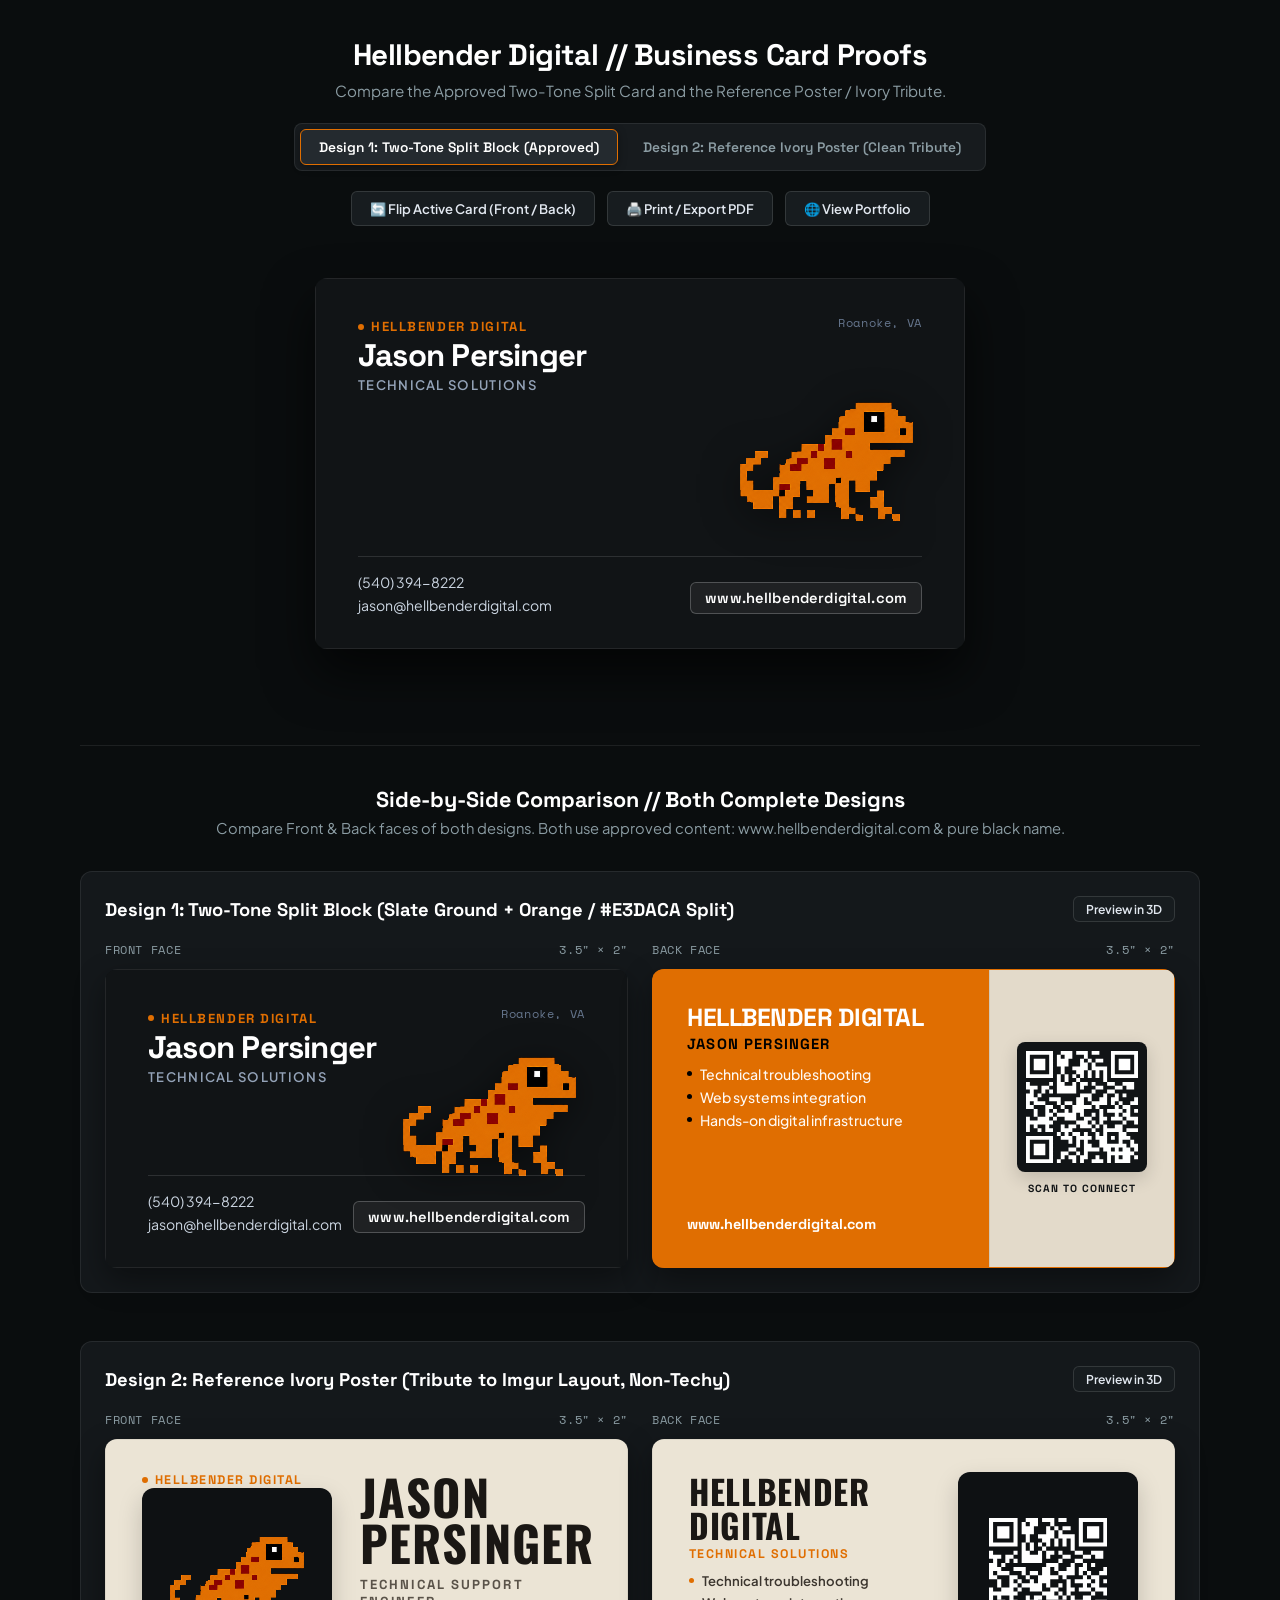
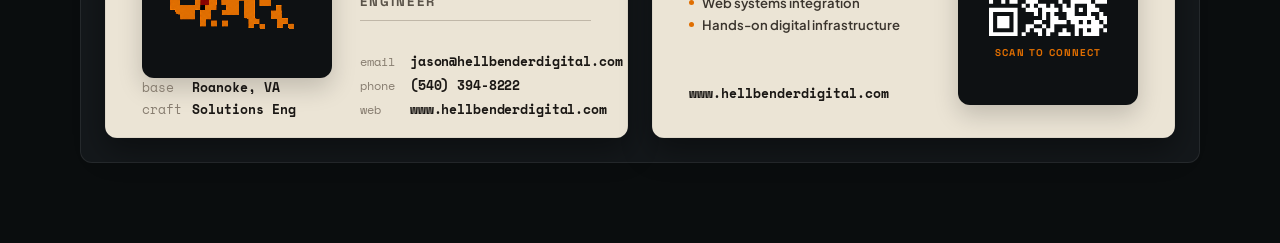
==== commit ea017da9: "design: add Design 2 reference tribute and interactive comparison to card viewer" ====
--- a/card.html
+++ b/card.html
@@ -6,18 +6,19 @@
   <title>Hellbender Digital // Business Card Proofs</title>
   <link rel="preconnect" href="https://fonts.googleapis.com">
   <link rel="preconnect" href="https://fonts.gstatic.com" crossorigin>
-  <link href="https://fonts.googleapis.com/css2?family=Plus+Jakarta+Sans:wght@400;500;600;700&family=Space+Grotesk:wght@500;600;700&family=Space+Mono:ital,wght@0,400;0,700;1,400&display=swap" rel="stylesheet">
+  <link href="https://fonts.googleapis.com/css2?family=Plus+Jakarta+Sans:wght@400;500;600;700&family=Space+Grotesk:wght@500;600;700;800&family=Oswald:wght@600;700&family=Space+Mono:ital,wght@0,400;0,700;1,400&display=swap" rel="stylesheet">
   <style>
     :root {
       --bg-page: #0a0d0e;
       --font-display: 'Space Grotesk', system-ui, sans-serif;
+      --font-condensed: 'Oswald', 'Space Grotesk', sans-serif;
       --font-body: 'Plus Jakarta Sans', system-ui, sans-serif;
       --font-mono: 'Space Mono', monospace;
       
-      /* Exact Color Identity */
       --c-slate: #111416;
-      --c-orange: #e06e01;       /* Exact Salamander Orange */
-      --card-radius: 8px;
+      --c-orange: #e06e01;
+      --c-ivory: #E3DACA;
+      --card-radius: 12px;
     }
 
     * { box-sizing: border-box; }
@@ -36,8 +37,8 @@
 
     header {
       text-align: center;
-      margin-bottom: 28px;
-      max-width: 760px;
+      margin-bottom: 24px;
+      max-width: 800px;
     }
 
     h1 {
@@ -56,24 +57,24 @@
       line-height: 1.5;
     }
 
-    /* --- Shade Switcher Tabs --- */
-    .tab-bar {
+    /* --- Concept Switcher Tabs --- */
+    .concept-tabs {
       display: inline-flex;
       background: #171b1e;
       padding: 5px;
       border-radius: 8px;
       border: 1px solid rgba(255, 255, 255, 0.08);
       gap: 6px;
-      margin-bottom: 22px;
+      margin-bottom: 20px;
       flex-wrap: wrap;
       justify-content: center;
     }
 
-    .tab-btn {
-      font-family: var(--font-mono);
-      font-size: 0.84rem;
+    .concept-btn {
+      font-family: var(--font-display);
+      font-size: 0.86rem;
       font-weight: 600;
-      padding: 8px 16px;
+      padding: 8px 18px;
       border-radius: 6px;
       border: 1px solid transparent;
       background: transparent;
@@ -85,25 +86,16 @@
       transition: all 0.2s ease;
     }
 
-    .tab-btn:hover {
+    .concept-btn:hover {
       color: #ffffff;
       background: rgba(255, 255, 255, 0.05);
     }
 
-    .tab-btn.active {
+    .concept-btn.active {
       background: #242a2f;
       color: #ffffff;
       border-color: var(--c-orange);
       box-shadow: 0 2px 8px rgba(0, 0, 0, 0.35);
-    }
-
-    .tab-chip {
-      width: 14px;
-      height: 14px;
-      border-radius: 3px;
-      border: 1px solid rgba(0, 0, 0, 0.25);
-      display: inline-block;
-      flex-shrink: 0;
     }
 
     /* --- Action Controls --- */
@@ -171,26 +163,30 @@
       backface-visibility: hidden;
       -webkit-backface-visibility: hidden;
       border-radius: var(--card-radius);
-      padding: clamp(22px, 4vw, 34px) clamp(26px, 5vw, 42px);
       box-shadow: 0 24px 50px rgba(0, 0, 0, 0.65);
-      display: flex;
-      flex-direction: column;
-      justify-content: space-between;
       overflow: hidden;
       user-select: none;
     }
 
+    .card-back {
+      transform: rotateY(180deg);
+    }
+
     /* ===================================================
-       FRONT FACE: Slate Dark Ground + Pixel Salamander
+       STYLE 1: TWO-TONE SPLIT BLOCK (Approved Design)
        =================================================== */
-    .card-front {
+    .s1-front {
       background-color: var(--c-slate);
       color: #ffffff;
       border: 1px solid rgba(255, 255, 255, 0.08);
+      padding: clamp(22px, 4vw, 34px) clamp(26px, 5vw, 42px);
+      display: flex;
+      flex-direction: column;
+      justify-content: space-between;
       position: relative;
     }
 
-    .front-top {
+    .s1-front-top {
       display: flex;
       justify-content: space-between;
       align-items: flex-start;
@@ -198,13 +194,7 @@
       z-index: 2;
     }
 
-    .front-identity {
-      display: flex;
-      flex-direction: column;
-      gap: 3px;
-    }
-
-    .company-tag {
+    .s1-company-tag {
       font-family: var(--font-display);
       font-size: clamp(0.72rem, 1.25vw, 0.82rem);
       font-weight: 700;
@@ -215,7 +205,7 @@
       align-items: center;
       gap: 7px;
     }
-    .company-tag::before {
+    .s1-company-tag::before {
       content: '';
       display: inline-block;
       width: 6px;
@@ -224,17 +214,17 @@
       background: var(--c-orange);
     }
 
-    .card-front h2 {
+    .s1-front h2 {
       font-family: var(--font-display);
       font-size: clamp(1.4rem, 2.7vw, 1.95rem);
       font-weight: 700;
       letter-spacing: -0.025em;
-      margin: 0;
+      margin: 3px 0 0;
       color: #ffffff;
       line-height: 1.15;
     }
 
-    .front-title {
+    .s1-front-title {
       font-size: clamp(0.72rem, 1.25vw, 0.82rem);
       font-weight: 600;
       letter-spacing: 0.1em;
@@ -243,14 +233,14 @@
       margin-top: 2px;
     }
 
-    .front-location {
+    .s1-front-location {
       font-family: var(--font-mono);
       font-size: clamp(0.68rem, 1.15vw, 0.78rem);
       color: #64748b;
       letter-spacing: 0.05em;
     }
 
-    .front-middle {
+    .s1-front-middle {
       position: absolute;
       right: clamp(28px, 5.5vw, 50px);
       top: 50%;
@@ -259,7 +249,7 @@
       pointer-events: none;
     }
 
-    .salamander-mascot {
+    .s1-salamander {
       width: clamp(130px, 21vw, 175px);
       height: auto;
       image-rendering: pixelated;
@@ -267,7 +257,7 @@
       filter: drop-shadow(0 8px 18px rgba(0, 0, 0, 0.5));
     }
 
-    .front-bottom {
+    .s1-front-bottom {
       display: flex;
       justify-content: space-between;
       align-items: flex-end;
@@ -277,23 +267,15 @@
       z-index: 2;
     }
 
-    .contact-items {
+    .s1-contact-items {
       display: flex;
       flex-direction: column;
       gap: 5px;
       font-size: clamp(0.78rem, 1.35vw, 0.88rem);
       color: #cbd5e1;
     }
-    .contact-items a {
-      color: inherit;
-      text-decoration: none;
-      transition: color 0.15s;
-    }
-    .contact-items a:hover {
-      color: #ffffff;
-    }
-
-    .website-badge {
+
+    .s1-website-badge {
       font-family: var(--font-display);
       font-size: clamp(0.8rem, 1.4vw, 0.92rem);
       font-weight: 600;
@@ -303,79 +285,25 @@
       padding: 6px 14px;
       border-radius: 6px;
       letter-spacing: 0.01em;
-      transition: all 0.2s;
-    }
-    .website-badge:hover {
-      border-color: var(--c-orange);
-      color: var(--c-orange);
-    }
-
-    /* ===================================================
-       BACK FACE: SPLIT TWO-TONE BLOCK
-       Left: Salamander Orange (#e06e01)
-       Right: Dynamic White / Cream / Ivory
-       =================================================== */
-    .card-back {
-      transform: rotateY(180deg);
-    }
-
-    .back-split {
+    }
+
+    .s1-back {
       background: var(--c-orange);
       color: #ffffff;
-      padding: 0 !important;
       display: grid !important;
       grid-template-columns: 1fr clamp(140px, 22vw, 185px);
       border: 1px solid rgba(224, 110, 1, 0.4);
     }
 
-    .back-split-left {
+    .s1-back-left {
       padding: clamp(22px, 4vw, 34px) clamp(22px, 4vw, 34px);
       display: flex;
       flex-direction: column;
       justify-content: space-between;
       background: var(--c-orange);
-      position: relative;
-      overflow: hidden;
-    }
-
-    .back-split-right {
-      display: flex;
-      flex-direction: column;
-      align-items: center;
-      justify-content: center;
-      padding: 16px;
-      position: relative;
-      border-left: 1px solid rgba(0, 0, 0, 0.08);
-      transition: background-color 0.25s ease;
-    }
-
-    .back-split-right .qr-box {
-      background: #111416;
-      padding: 9px;
-      border-radius: 8px;
-      width: clamp(105px, 15vw, 130px);
-      height: clamp(105px, 15vw, 130px);
-      display: flex;
-      align-items: center;
-      justify-content: center;
-      box-shadow: 0 6px 18px rgba(0, 0, 0, 0.16);
-    }
-    .back-split-right .qr-box svg path {
-      fill: #ffffff !important;
-    }
-
-    .back-split-tag {
-      font-family: var(--font-display);
-      font-size: 0.65rem;
-      font-weight: 700;
-      letter-spacing: 0.1em;
-      text-transform: uppercase;
-      color: #111416;
-      margin-top: 10px;
-    }
-
-    /* Single-line Headings on Back - Orange Ground */
-    .back-line-company {
+    }
+
+    .s1-back-company {
       font-family: var(--font-display);
       font-size: clamp(1.2rem, 2.3vw, 1.55rem);
       font-weight: 700;
@@ -386,8 +314,7 @@
       white-space: nowrap;
     }
 
-    /* Name in pure black #000000 */
-    .back-line-name {
+    .s1-back-name {
       font-family: var(--font-display);
       font-size: clamp(0.78rem, 1.4vw, 0.92rem);
       font-weight: 800;
@@ -398,8 +325,7 @@
       white-space: nowrap;
     }
 
-    /* Tasks covered in bullet points */
-    .back-tasks {
+    .s1-back-tasks {
       list-style: none;
       padding: 0;
       margin: 0 0 14px;
@@ -407,8 +333,7 @@
       flex-direction: column;
       gap: 5px;
     }
-
-    .back-tasks li {
+    .s1-back-tasks li {
       font-size: clamp(0.78rem, 1.3vw, 0.88rem);
       color: rgba(255, 255, 255, 0.95);
       font-weight: 500;
@@ -416,8 +341,7 @@
       align-items: center;
       gap: 8px;
     }
-
-    .back-tasks li::before {
+    .s1-back-tasks li::before {
       content: '';
       display: inline-block;
       width: 5px;
@@ -427,7 +351,7 @@
       flex-shrink: 0;
     }
 
-    .back-site-link {
+    .s1-back-site-link {
       font-family: var(--font-display);
       font-size: clamp(0.82rem, 1.4vw, 0.9rem);
       font-weight: 700;
@@ -435,7 +359,281 @@
       white-space: nowrap;
     }
 
-    /* --- Side-by-Side Review Section for All 4 Shades --- */
+    .s1-back-right {
+      background-color: var(--c-ivory);
+      display: flex;
+      flex-direction: column;
+      align-items: center;
+      justify-content: center;
+      padding: 16px;
+      position: relative;
+      border-left: 1px solid rgba(0, 0, 0, 0.08);
+    }
+
+    .s1-qr-box {
+      background: #111416;
+      padding: 9px;
+      border-radius: 8px;
+      width: clamp(105px, 15vw, 130px);
+      height: clamp(105px, 15vw, 130px);
+      display: flex;
+      align-items: center;
+      justify-content: center;
+      box-shadow: 0 6px 18px rgba(0, 0, 0, 0.16);
+    }
+    .s1-qr-box svg {
+      width: 100%;
+      height: 100%;
+    }
+
+    .s1-qr-tag {
+      font-family: var(--font-display);
+      font-size: 0.65rem;
+      font-weight: 700;
+      letter-spacing: 0.1em;
+      text-transform: uppercase;
+      color: #111416;
+      margin-top: 10px;
+    }
+
+    /* ===================================================
+       STYLE 2: REFERENCE POSTER / IVORY CARD (Imgur Tribute)
+       =================================================== */
+    .s2-card {
+      background-color: #ebe4d5;
+      color: #1a1714;
+      padding: clamp(20px, 3.8vw, 32px) clamp(22px, 4.2vw, 36px);
+      border: 1px solid rgba(0, 0, 0, 0.06);
+    }
+
+    .s2-front-layout {
+      width: 100%;
+      height: 100%;
+      display: grid;
+      grid-template-columns: clamp(130px, 24vw, 190px) 1fr;
+      gap: clamp(16px, 3vw, 28px);
+    }
+
+    .s2-left-col {
+      display: flex;
+      flex-direction: column;
+      justify-content: space-between;
+    }
+
+    .s2-brand-badge {
+      font-family: var(--font-display);
+      font-size: clamp(0.68rem, 1.15vw, 0.78rem);
+      font-weight: 700;
+      letter-spacing: 0.12em;
+      text-transform: uppercase;
+      color: var(--c-orange);
+      display: flex;
+      align-items: center;
+      gap: 7px;
+      white-space: nowrap;
+    }
+    .s2-brand-badge::before {
+      content: '';
+      width: 6px;
+      height: 6px;
+      border-radius: 50%;
+      background: var(--c-orange);
+      flex-shrink: 0;
+    }
+
+    .s2-avatar-box {
+      width: 100%;
+      aspect-ratio: 1 / 1;
+      background-color: #0e1113;
+      border-radius: 12px;
+      display: flex;
+      align-items: center;
+      justify-content: center;
+      box-shadow: 0 10px 24px rgba(0, 0, 0, 0.18);
+    }
+    .s2-avatar-box img {
+      width: 72%;
+      height: auto;
+      image-rendering: pixelated;
+      image-rendering: crisp-edges;
+    }
+
+    .s2-left-meta {
+      font-family: var(--font-mono);
+      font-size: clamp(0.68rem, 1.15vw, 0.8rem);
+      display: flex;
+      flex-direction: column;
+      gap: 3px;
+    }
+    .s2-meta-row {
+      display: flex;
+      gap: 10px;
+    }
+    .s2-meta-label {
+      color: #877d70;
+      width: 40px;
+      flex-shrink: 0;
+    }
+    .s2-meta-val {
+      color: #1a1714;
+      font-weight: 700;
+      white-space: nowrap;
+    }
+
+    .s2-right-col {
+      display: flex;
+      flex-direction: column;
+      justify-content: space-between;
+      padding-top: 2px;
+      min-width: 0;
+    }
+
+    .s2-big-name {
+      font-family: var(--font-condensed);
+      font-size: clamp(1.8rem, 3.8vw, 3.2rem);
+      font-weight: 700;
+      line-height: 0.94;
+      letter-spacing: 0.02em;
+      text-transform: uppercase;
+      color: #1a1714;
+      white-space: nowrap;
+    }
+
+    .s2-role-title {
+      font-family: var(--font-display);
+      font-size: clamp(0.7rem, 1.2vw, 0.82rem);
+      font-weight: 700;
+      letter-spacing: 0.16em;
+      text-transform: uppercase;
+      color: #5a5349;
+      margin-top: 10px;
+      padding-bottom: 10px;
+      border-bottom: 1px solid #c0b7a8;
+    }
+
+    .s2-contact-table {
+      font-family: var(--font-mono);
+      font-size: clamp(0.68rem, 1.18vw, 0.8rem);
+      display: flex;
+      flex-direction: column;
+      gap: 5px;
+    }
+
+    .s2-contact-row {
+      display: flex;
+      gap: 12px;
+      align-items: baseline;
+      white-space: nowrap;
+    }
+    .s2-c-label {
+      color: #877d70;
+      width: 38px;
+      font-size: clamp(0.64rem, 1.1vw, 0.76rem);
+      flex-shrink: 0;
+    }
+    .s2-c-val {
+      color: #1a1714;
+      font-weight: 700;
+      letter-spacing: -0.01em;
+    }
+
+    /* Style 2 Back */
+    .s2-back-layout {
+      width: 100%;
+      height: 100%;
+      display: grid;
+      grid-template-columns: 1fr clamp(120px, 22vw, 180px);
+      gap: clamp(16px, 3vw, 28px);
+    }
+
+    .s2-back-left {
+      display: flex;
+      flex-direction: column;
+      justify-content: space-between;
+      padding: 2px 0;
+    }
+
+    .s2-back-heading {
+      font-family: var(--font-condensed);
+      font-size: clamp(1.4rem, 2.7vw, 2.1rem);
+      font-weight: 700;
+      letter-spacing: 0.02em;
+      color: #1a1714;
+      line-height: 1.02;
+      text-transform: uppercase;
+    }
+
+    .s2-back-sub {
+      font-family: var(--font-display);
+      font-size: clamp(0.68rem, 1.15vw, 0.78rem);
+      font-weight: 700;
+      color: var(--c-orange);
+      letter-spacing: 0.12em;
+      text-transform: uppercase;
+      margin-top: 3px;
+      margin-bottom: 10px;
+    }
+
+    .s2-back-tasks {
+      list-style: none;
+      padding: 0;
+      margin: 0;
+      display: flex;
+      flex-direction: column;
+      gap: 5px;
+    }
+    .s2-back-tasks li {
+      font-size: clamp(0.7rem, 1.2vw, 0.82rem);
+      color: #3b352e;
+      font-weight: 600;
+      display: flex;
+      align-items: center;
+      gap: 8px;
+    }
+    .s2-back-tasks li::before {
+      content: '';
+      width: 5px;
+      height: 5px;
+      border-radius: 50%;
+      background-color: var(--c-orange);
+      flex-shrink: 0;
+    }
+
+    .s2-back-web {
+      font-family: var(--font-mono);
+      font-size: clamp(0.7rem, 1.2vw, 0.82rem);
+      font-weight: 700;
+      color: #1a1714;
+      margin-top: 6px;
+    }
+
+    .s2-back-right {
+      display: flex;
+      flex-direction: column;
+      align-items: center;
+      justify-content: center;
+      background-color: #0e1113;
+      border-radius: 12px;
+      padding: 16px;
+      color: #ffffff;
+      box-shadow: 0 10px 24px rgba(0, 0, 0, 0.18);
+    }
+    .s2-back-right svg {
+      width: 80%;
+      height: auto;
+      max-height: 80%;
+    }
+    .s2-qr-label {
+      font-family: var(--font-display);
+      font-size: 0.62rem;
+      font-weight: 700;
+      letter-spacing: 0.12em;
+      color: var(--c-orange);
+      margin-top: 10px;
+      text-transform: uppercase;
+    }
+
+    /* --- Gallery Comparison Grid --- */
     .gallery-section {
       width: min(1120px, 95vw);
       margin-top: 40px;
@@ -458,88 +656,59 @@
       margin: 0 0 34px;
     }
 
-    .shades-grid {
+    .comparison-grid {
+      display: flex;
+      flex-direction: column;
+      gap: 48px;
+    }
+
+    .design-block {
+      background: #14181b;
+      border: 1px solid rgba(255, 255, 255, 0.08);
+      border-radius: 12px;
+      padding: 24px;
+    }
+
+    .design-header {
+      display: flex;
+      justify-content: space-between;
+      align-items: center;
+      margin-bottom: 18px;
+    }
+
+    .design-title {
+      font-family: var(--font-display);
+      font-size: 1.15rem;
+      font-weight: 700;
+      color: #ffffff;
+    }
+
+    .pair-grid {
       display: grid;
-      grid-template-columns: repeat(2, 1fr);
-      gap: 32px;
-    }
-
-    @media (max-width: 820px) {
-      .shades-grid {
+      grid-template-columns: 1fr 1fr;
+      gap: 24px;
+    }
+
+    @media (max-width: 780px) {
+      .pair-grid {
         grid-template-columns: 1fr;
       }
     }
 
-    .shade-card-item {
-      background: #14181b;
-      border: 1px solid rgba(255, 255, 255, 0.08);
-      border-radius: 10px;
-      padding: 16px;
-      display: flex;
-      flex-direction: column;
-      gap: 12px;
-      transition: border-color 0.2s, transform 0.2s;
-    }
-
-    .shade-card-item:hover {
-      border-color: var(--c-orange);
-      transform: translateY(-2px);
-    }
-
-    .shade-header {
+    .card-slot {
+      display: flex;
+      flex-direction: column;
+      gap: 10px;
+    }
+
+    .slot-label {
+      font-family: var(--font-mono);
+      font-size: 0.78rem;
+      color: #8b9ca3;
+      text-transform: uppercase;
+      letter-spacing: 0.05em;
       display: flex;
       justify-content: space-between;
-      align-items: center;
-    }
-
-    .shade-meta {
-      display: flex;
-      align-items: center;
-      gap: 10px;
-    }
-
-    .shade-chip-lg {
-      width: 24px;
-      height: 24px;
-      border-radius: 4px;
-      border: 1px solid rgba(0, 0, 0, 0.2);
-      display: inline-block;
-      flex-shrink: 0;
-    }
-
-    .shade-name {
-      font-family: var(--font-display);
-      font-size: 0.95rem;
-      font-weight: 700;
-      color: #ffffff;
-    }
-
-    .shade-hex {
-      font-family: var(--font-mono);
-      font-size: 0.8rem;
-      color: var(--c-orange);
-      background: rgba(224, 110, 1, 0.12);
-      padding: 3px 8px;
-      border-radius: 4px;
-      font-weight: 600;
-    }
-
-    .shade-select-btn {
-      font-family: var(--font-body);
-      font-size: 0.78rem;
-      font-weight: 600;
-      background: #20272b;
-      border: 1px solid rgba(255, 255, 255, 0.12);
-      color: #e2e8f0;
-      padding: 5px 12px;
-      border-radius: 6px;
-      cursor: pointer;
-      transition: all 0.15s ease;
-    }
-    .shade-select-btn:hover {
-      background: var(--c-orange);
-      color: #ffffff;
-      border-color: var(--c-orange);
     }
 
     .static-card-box {
@@ -547,7 +716,6 @@
       width: 100%;
       position: relative;
     }
-
     .static-card-box .card-face {
       position: absolute;
       inset: 0;
@@ -560,7 +728,7 @@
         background: #ffffff !important;
         padding: 0 !important;
       }
-      header, .gallery-section, .controls, .tab-bar {
+      header, .gallery-section, .controls, .concept-tabs {
         display: none !important;
       }
       .stage {
@@ -584,10 +752,13 @@
 
   <header>
     <h1>Hellbender Digital // Business Card Proofs</h1>
-    <p class="subtitle">Two-Tone Split Card — Featuring #E3DACA on the QR Panel with pure black name & bulleted tasks.</p>
+    <p class="subtitle">Compare the Approved Two-Tone Split Card and the Reference Poster / Ivory Tribute.</p>
     
-    <!-- Tab Switcher for 4 Shades -->
-    <div class="tab-bar" id="white-tabs"></div>
+    <!-- Tab Switcher -->
+    <div class="concept-tabs">
+      <button class="concept-btn active" onclick="selectDesign('style1')">Design 1: Two-Tone Split Block (Approved)</button>
+      <button class="concept-btn" onclick="selectDesign('style2')">Design 2: Reference Ivory Poster (Clean Tribute)</button>
+    </div>
 
     <!-- Action Toolbar -->
     <div class="controls">
@@ -606,13 +777,8 @@
   <!-- Interactive 3D Preview Stage (Exact 3.5" x 2" Ratio) -->
   <div class="stage" onclick="flipCard()">
     <div class="card-flipper" id="flipper">
-
-      <!-- FRONT FACE -->
-      <div class="card-face card-front" id="active-front"></div>
-
-      <!-- BACK FACE -->
-      <div class="card-face card-back back-split" id="active-back"></div>
-
+      <div class="card-face" id="active-front"></div>
+      <div class="card-face card-back" id="active-back"></div>
     </div>
   </div>
 
@@ -625,89 +791,168 @@
     </defs>
   </svg>
 
-  <!-- Side-by-Side Review Section for All 4 Refined Shades -->
+  <!-- Side-by-Side Review Section for Both Complete Designs -->
   <section class="gallery-section">
-    <h2 class="gallery-title">Side-by-Side Comparison // 4 Refined White & Ivory Shades</h2>
-    <p class="gallery-sub">Review each shade on the right QR panel. Name is rendered in pure black (#000000) and service offerings are bulleted.</p>
-
-    <div class="shades-grid" id="shades-gallery"></div>
+    <h2 class="gallery-title">Side-by-Side Comparison // Both Complete Designs</h2>
+    <p class="gallery-sub">Compare Front & Back faces of both designs. Both use approved content: www.hellbenderdigital.com & pure black name.</p>
+
+    <div class="comparison-grid">
+      <!-- Design 1: Approved Two-Tone Split Block -->
+      <div class="design-block">
+        <div class="design-header">
+          <div class="design-title">Design 1: Two-Tone Split Block (Slate Ground + Orange / #E3DACA Split)</div>
+          <button class="action-btn" style="padding: 4px 12px; font-size: 0.76rem;" onclick="selectDesign('style1')">Preview in 3D</button>
+        </div>
+        <div class="pair-grid">
+          <div class="card-slot">
+            <div class="slot-label"><span>Front Face</span><span>3.5" × 2"</span></div>
+            <div class="static-card-box"><div class="card-face" id="d1-static-front"></div></div>
+          </div>
+          <div class="card-slot">
+            <div class="slot-label"><span>Back Face</span><span>3.5" × 2"</span></div>
+            <div class="static-card-box"><div class="card-face card-back" style="transform: none;" id="d1-static-back"></div></div>
+          </div>
+        </div>
+      </div>
+
+      <!-- Design 2: Reference Ivory Poster -->
+      <div class="design-block">
+        <div class="design-header">
+          <div class="design-title">Design 2: Reference Ivory Poster (Tribute to Imgur Layout, Non-Techy)</div>
+          <button class="action-btn" style="padding: 4px 12px; font-size: 0.76rem;" onclick="selectDesign('style2')">Preview in 3D</button>
+        </div>
+        <div class="pair-grid">
+          <div class="card-slot">
+            <div class="slot-label"><span>Front Face</span><span>3.5" × 2"</span></div>
+            <div class="static-card-box"><div class="card-face" id="d2-static-front"></div></div>
+          </div>
+          <div class="card-slot">
+            <div class="slot-label"><span>Back Face</span><span>3.5" × 2"</span></div>
+            <div class="static-card-box"><div class="card-face card-back" style="transform: none;" id="d2-static-back"></div></div>
+          </div>
+        </div>
+      </div>
+    </div>
   </section>
 
   <script>
-    // Color Candidates featuring #e3daca
-    const whiteCandidates = [
-      { id: 'E3DACA', name: 'Bone / Almond Warm Ivory', hex: '#E3DACA' },
-      { id: 'F2E9DC', name: 'Warm Linen / Light Almond', hex: '#F2E9DC' },
-      { id: 'F4EBD9', name: 'Soft Vanilla Cream', hex: '#F4EBD9' },
-      { id: 'FAFFFD', name: 'Crisp Mint Pearl White', hex: '#FAFFFD' }
-    ];
-
-    let currentWhite = whiteCandidates[0]; // Default to #E3DACA
-
-    // Front Face HTML
-    const frontHtml = `
-      <div class="front-top">
-        <div class="front-identity">
-          <div class="company-tag">HELLBENDER DIGITAL</div>
-          <h2>Jason Persinger</h2>
-          <div class="front-title">Technical Solutions</div>
-        </div>
-        <div class="front-location">Roanoke, VA</div>
-      </div>
-
-      <div class="front-middle">
-        <img class="salamander-mascot" src="salamander-transparent.png" alt="Hellbender Salamander">
-      </div>
-
-      <div class="front-bottom">
-        <div class="contact-items">
-          <div><a href="tel:+15403948222">(540) 394-8222</a></div>
-          <div><a href="mailto:jason@hellbenderdigital.com">jason@hellbenderdigital.com</a></div>
-        </div>
-        <a class="website-badge" href="https://www.hellbenderdigital.com" target="_blank">www.hellbenderdigital.com</a>
+    // Templates for Design 1 (Approved Two-Tone Split)
+    const style1FrontHtml = `
+      <div class="s1-front" style="width:100%; height:100%;">
+        <div class="s1-front-top">
+          <div>
+            <div class="s1-company-tag">HELLBENDER DIGITAL</div>
+            <h2>Jason Persinger</h2>
+            <div class="s1-front-title">Technical Solutions</div>
+          </div>
+          <div class="s1-front-location">Roanoke, VA</div>
+        </div>
+        <div class="s1-front-middle">
+          <img class="s1-salamander" src="salamander-transparent.png" alt="Hellbender Salamander">
+        </div>
+        <div class="s1-front-bottom">
+          <div class="s1-contact-items">
+            <div>(540) 394-8222</div>
+            <div>jason@hellbenderdigital.com</div>
+          </div>
+          <div class="s1-website-badge">www.hellbenderdigital.com</div>
+        </div>
       </div>
     `;
 
-    // Generator for Back Face with subtle Salamander Watermark, Pure Black Name, and Bulleted Tasks
-    function createBackHtml(whiteHex) {
-      return `
-        <div class="back-split-left">
+    const style1BackHtml = `
+      <div class="s1-back" style="width:100%; height:100%;">
+        <div class="s1-back-left">
           <div>
-            <div class="back-line-company">HELLBENDER DIGITAL</div>
-            <div class="back-line-name">JASON PERSINGER</div>
-            <ul class="back-tasks">
+            <div class="s1-back-company">HELLBENDER DIGITAL</div>
+            <div class="s1-back-name">JASON PERSINGER</div>
+            <ul class="s1-back-tasks">
               <li>Technical troubleshooting</li>
               <li>Web systems integration</li>
               <li>Hands-on digital infrastructure</li>
             </ul>
           </div>
-          <div class="back-site-link">www.hellbenderdigital.com</div>
-        </div>
-        <div class="back-split-right" style="background-color: ${whiteHex} !important;">
-          <div class="qr-box">
+          <div class="s1-back-site-link">www.hellbenderdigital.com</div>
+        </div>
+        <div class="s1-back-right">
+          <div class="s1-qr-box">
             <svg viewBox="0 0 2.9 2.9" style="color: #ffffff;"><use href="#shared-qr" /></svg>
           </div>
-          <div class="back-split-tag">SCAN TO CONNECT</div>
-        </div>
-      `;
-    }
-
-    // Tab buttons initialization
-    const tabsContainer = document.getElementById('white-tabs');
-    whiteCandidates.forEach((cand, idx) => {
-      const btn = document.createElement('button');
-      btn.className = `tab-btn ${idx === 0 ? 'active' : ''}`;
-      btn.innerHTML = `<span class="tab-chip" style="background-color: ${cand.hex};"></span>${cand.hex}`;
-      btn.onclick = () => selectShade(cand);
-      tabsContainer.appendChild(btn);
-    });
-
-    function selectShade(candidate) {
-      currentWhite = candidate;
-      document.querySelectorAll('#white-tabs .tab-btn').forEach((btn, idx) => {
-        btn.classList.toggle('active', whiteCandidates[idx].hex === candidate.hex);
+          <div class="s1-qr-tag">SCAN TO CONNECT</div>
+        </div>
+      </div>
+    `;
+
+    // Templates for Design 2 (Reference Ivory Poster Tribute)
+    const style2FrontHtml = `
+      <div class="s2-card" style="width:100%; height:100%;">
+        <div class="s2-front-layout">
+          <div class="s2-left-col">
+            <div class="s2-brand-badge">HELLBENDER DIGITAL</div>
+            <div class="s2-avatar-box">
+              <img src="salamander-transparent.png" alt="Hellbender Salamander">
+            </div>
+            <div class="s2-left-meta">
+              <div class="s2-meta-row"><span class="s2-meta-label">base</span><span class="s2-meta-val">Roanoke, VA</span></div>
+              <div class="s2-meta-row"><span class="s2-meta-label">craft</span><span class="s2-meta-val">Solutions Eng</span></div>
+            </div>
+          </div>
+          <div class="s2-right-col">
+            <div>
+              <div class="s2-big-name">JASON<br>PERSINGER</div>
+              <div class="s2-role-title">TECHNICAL SUPPORT ENGINEER</div>
+            </div>
+            <div class="s2-contact-table">
+              <div class="s2-contact-row"><span class="s2-c-label">email</span><span class="s2-c-val">jason@hellbenderdigital.com</span></div>
+              <div class="s2-contact-row"><span class="s2-c-label">phone</span><span class="s2-c-val">(540) 394-8222</span></div>
+              <div class="s2-contact-row"><span class="s2-c-label">web</span><span class="s2-c-val">www.hellbenderdigital.com</span></div>
+            </div>
+          </div>
+        </div>
+      </div>
+    `;
+
+    const style2BackHtml = `
+      <div class="s2-card" style="width:100%; height:100%;">
+        <div class="s2-back-layout">
+          <div class="s2-back-left">
+            <div>
+              <div class="s2-back-heading">HELLBENDER DIGITAL</div>
+              <div class="s2-back-sub">TECHNICAL SOLUTIONS</div>
+              <ul class="s2-back-tasks">
+                <li>Technical troubleshooting</li>
+                <li>Web systems integration</li>
+                <li>Hands-on digital infrastructure</li>
+              </ul>
+            </div>
+            <div class="s2-back-web">www.hellbenderdigital.com</div>
+          </div>
+          <div class="s2-back-right">
+            <svg viewBox="0 0 2.9 2.9" style="color: #ffffff;"><use href="#shared-qr" /></svg>
+            <div class="s2-qr-label">SCAN TO CONNECT</div>
+          </div>
+        </div>
+      </div>
+    `;
+
+    let activeDesign = 'style1';
+
+    function selectDesign(design) {
+      activeDesign = design;
+      document.querySelectorAll('.concept-btn').forEach((btn, idx) => {
+        btn.classList.toggle('active', (design === 'style1' && idx === 0) || (design === 'style2' && idx === 1));
       });
-      document.getElementById('active-back').innerHTML = createBackHtml(candidate.hex);
+
+      const frontEl = document.getElementById('active-front');
+      const backEl = document.getElementById('active-back');
+
+      if (design === 'style1') {
+        frontEl.innerHTML = style1FrontHtml;
+        backEl.innerHTML = style1BackHtml;
+      } else {
+        frontEl.innerHTML = style2FrontHtml;
+        backEl.innerHTML = style2BackHtml;
+      }
     }
 
     function flipCard() {
@@ -715,34 +960,13 @@
       flipper.classList.toggle('flipped');
     }
 
-    // Populate active flip card
-    document.getElementById('active-front').innerHTML = frontHtml;
-    document.getElementById('active-back').innerHTML = createBackHtml(currentWhite.hex);
-
-    // Populate gallery with all 4 variations
-    const galleryContainer = document.getElementById('shades-gallery');
-    whiteCandidates.forEach(cand => {
-      const item = document.createElement('div');
-      item.className = 'shade-card-item';
-      item.innerHTML = `
-        <div class="shade-header">
-          <div class="shade-meta">
-            <span class="shade-chip-lg" style="background-color: ${cand.hex};"></span>
-            <div>
-              <div class="shade-name">${cand.name}</div>
-            </div>
-            <span class="shade-hex">${cand.hex}</span>
-          </div>
-          <button class="shade-select-btn" onclick="selectShade(whiteCandidates.find(c => c.hex === '${cand.hex}'))">Preview in 3D</button>
-        </div>
-        <div class="static-card-box">
-          <div class="card-face card-back back-split" style="transform: none;">
-            ${createBackHtml(cand.hex)}
-          </div>
-        </div>
-      `;
-      galleryContainer.appendChild(item);
-    });
+    // Initialize Active Card & Static Galleries
+    selectDesign('style1');
+
+    document.getElementById('d1-static-front').innerHTML = style1FrontHtml;
+    document.getElementById('d1-static-back').innerHTML = style1BackHtml;
+    document.getElementById('d2-static-front').innerHTML = style2FrontHtml;
+    document.getElementById('d2-static-back').innerHTML = style2BackHtml;
   </script>
 </body>
 </html>
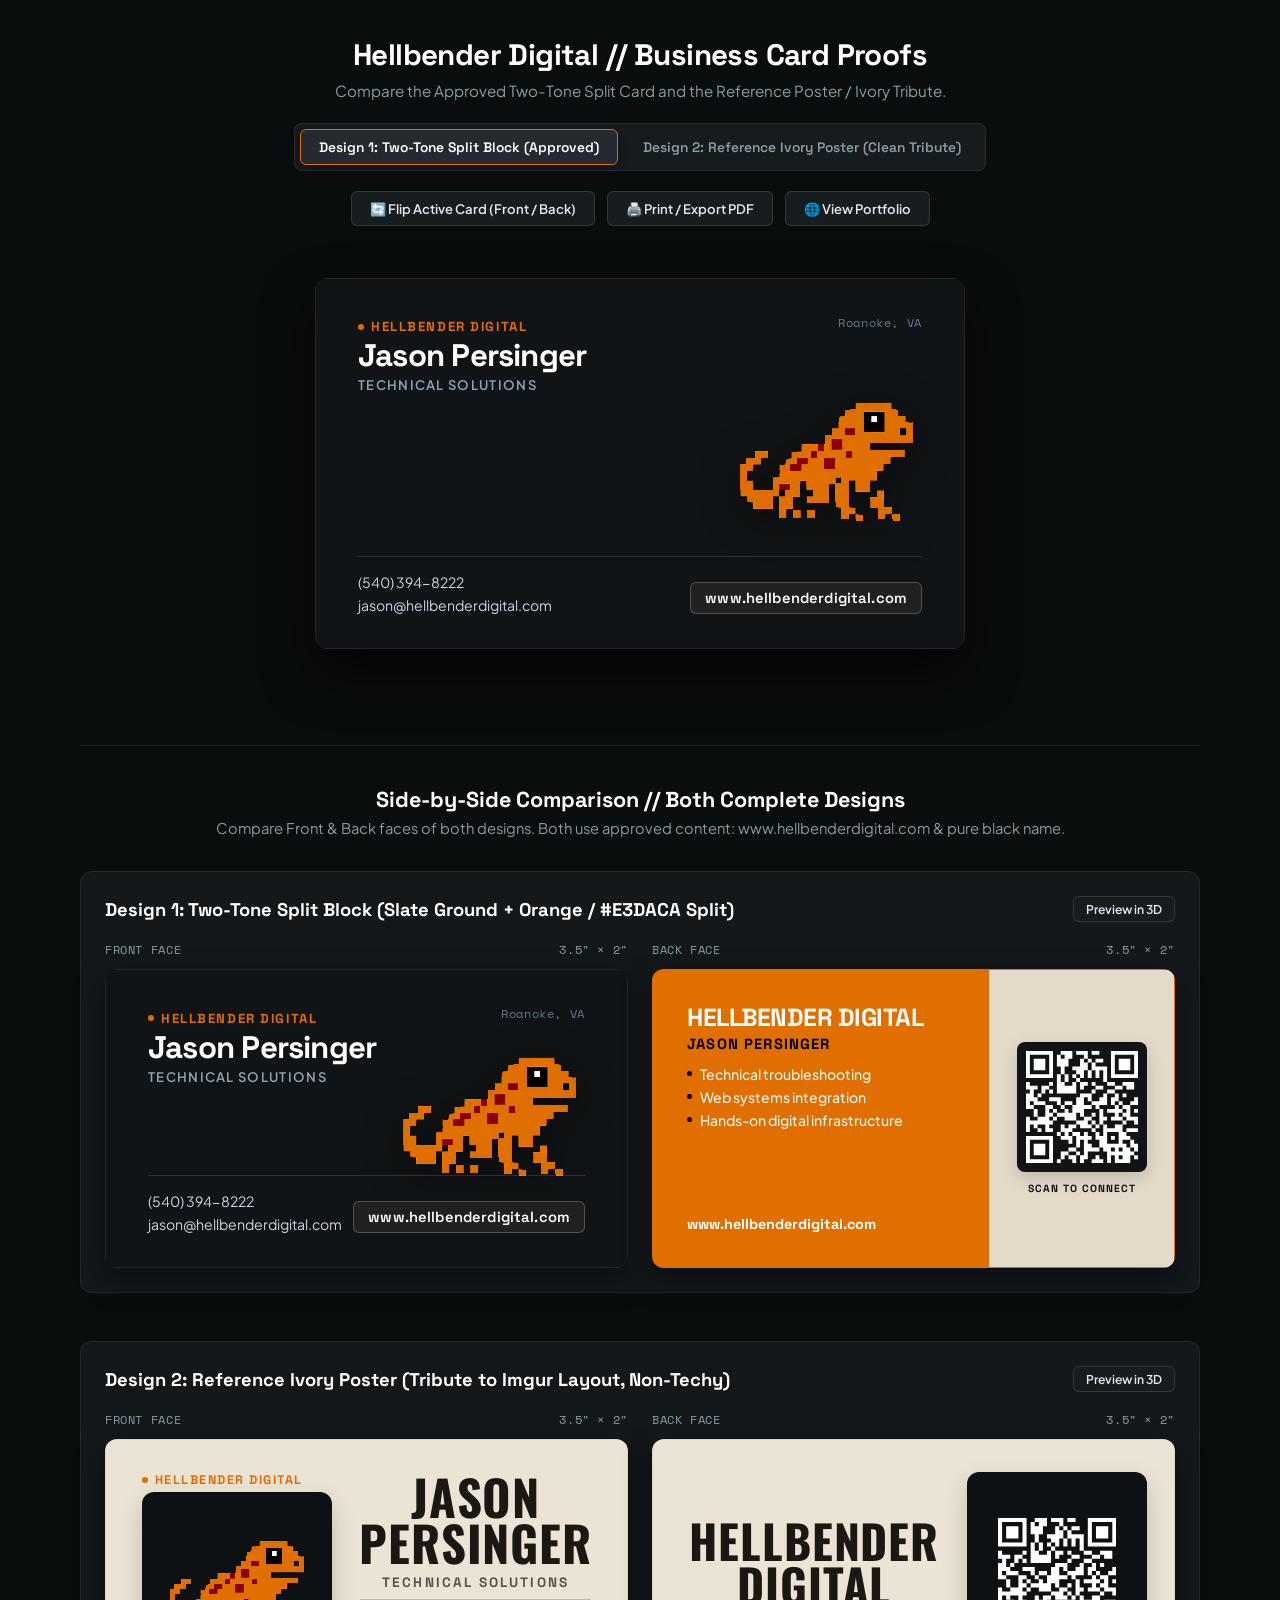
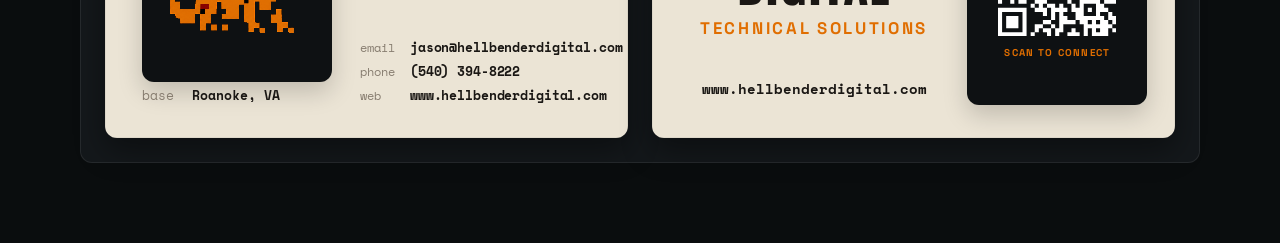
==== commit 4b77bdc8: "design: refine Design 2 copy, center typography, and enlarge brand titles" ====
--- a/card.html
+++ b/card.html
@@ -488,6 +488,13 @@
       min-width: 0;
     }
 
+    .s2-name-block {
+      display: flex;
+      flex-direction: column;
+      align-items: center;
+      text-align: center;
+    }
+
     .s2-big-name {
       font-family: var(--font-condensed);
       font-size: clamp(1.8rem, 3.8vw, 3.2rem);
@@ -497,18 +504,21 @@
       text-transform: uppercase;
       color: #1a1714;
       white-space: nowrap;
+      text-align: center;
     }
 
     .s2-role-title {
       font-family: var(--font-display);
-      font-size: clamp(0.7rem, 1.2vw, 0.82rem);
+      font-size: clamp(0.72rem, 1.25vw, 0.85rem);
       font-weight: 700;
       letter-spacing: 0.16em;
       text-transform: uppercase;
       color: #5a5349;
-      margin-top: 10px;
-      padding-bottom: 10px;
+      margin-top: 8px;
+      padding-bottom: 8px;
       border-bottom: 1px solid #c0b7a8;
+      width: 100%;
+      text-align: center;
     }
 
     .s2-contact-table {
@@ -550,61 +560,48 @@
       display: flex;
       flex-direction: column;
       justify-content: space-between;
-      padding: 2px 0;
+      align-items: center;
+      text-align: center;
+      padding: 6px 0;
+    }
+
+    .s2-back-center-block {
+      display: flex;
+      flex-direction: column;
+      align-items: center;
+      justify-content: center;
+      text-align: center;
+      margin: auto 0;
     }
 
     .s2-back-heading {
       font-family: var(--font-condensed);
-      font-size: clamp(1.4rem, 2.7vw, 2.1rem);
+      font-size: clamp(1.9rem, 4vw, 2.9rem);
       font-weight: 700;
       letter-spacing: 0.02em;
       color: #1a1714;
-      line-height: 1.02;
-      text-transform: uppercase;
+      line-height: 0.96;
+      text-transform: uppercase;
+      text-align: center;
     }
 
     .s2-back-sub {
       font-family: var(--font-display);
-      font-size: clamp(0.68rem, 1.15vw, 0.78rem);
+      font-size: clamp(0.82rem, 1.5vw, 1.05rem);
       font-weight: 700;
       color: var(--c-orange);
-      letter-spacing: 0.12em;
-      text-transform: uppercase;
-      margin-top: 3px;
-      margin-bottom: 10px;
-    }
-
-    .s2-back-tasks {
-      list-style: none;
-      padding: 0;
-      margin: 0;
-      display: flex;
-      flex-direction: column;
-      gap: 5px;
-    }
-    .s2-back-tasks li {
-      font-size: clamp(0.7rem, 1.2vw, 0.82rem);
-      color: #3b352e;
-      font-weight: 600;
-      display: flex;
-      align-items: center;
-      gap: 8px;
-    }
-    .s2-back-tasks li::before {
-      content: '';
-      width: 5px;
-      height: 5px;
-      border-radius: 50%;
-      background-color: var(--c-orange);
-      flex-shrink: 0;
+      letter-spacing: 0.16em;
+      text-transform: uppercase;
+      margin-top: 10px;
+      text-align: center;
     }
 
     .s2-back-web {
       font-family: var(--font-mono);
-      font-size: clamp(0.7rem, 1.2vw, 0.82rem);
+      font-size: clamp(0.72rem, 1.25vw, 0.85rem);
       font-weight: 700;
       color: #1a1714;
-      margin-top: 6px;
+      text-align: center;
     }
 
     .s2-back-right {
@@ -894,13 +891,12 @@
             </div>
             <div class="s2-left-meta">
               <div class="s2-meta-row"><span class="s2-meta-label">base</span><span class="s2-meta-val">Roanoke, VA</span></div>
-              <div class="s2-meta-row"><span class="s2-meta-label">craft</span><span class="s2-meta-val">Solutions Eng</span></div>
             </div>
           </div>
           <div class="s2-right-col">
-            <div>
+            <div class="s2-name-block">
               <div class="s2-big-name">JASON<br>PERSINGER</div>
-              <div class="s2-role-title">TECHNICAL SUPPORT ENGINEER</div>
+              <div class="s2-role-title">TECHNICAL SOLUTIONS</div>
             </div>
             <div class="s2-contact-table">
               <div class="s2-contact-row"><span class="s2-c-label">email</span><span class="s2-c-val">jason@hellbenderdigital.com</span></div>
@@ -916,14 +912,9 @@
       <div class="s2-card" style="width:100%; height:100%;">
         <div class="s2-back-layout">
           <div class="s2-back-left">
-            <div>
-              <div class="s2-back-heading">HELLBENDER DIGITAL</div>
+            <div class="s2-back-center-block">
+              <div class="s2-back-heading">HELLBENDER<br>DIGITAL</div>
               <div class="s2-back-sub">TECHNICAL SOLUTIONS</div>
-              <ul class="s2-back-tasks">
-                <li>Technical troubleshooting</li>
-                <li>Web systems integration</li>
-                <li>Hands-on digital infrastructure</li>
-              </ul>
             </div>
             <div class="s2-back-web">www.hellbenderdigital.com</div>
           </div>
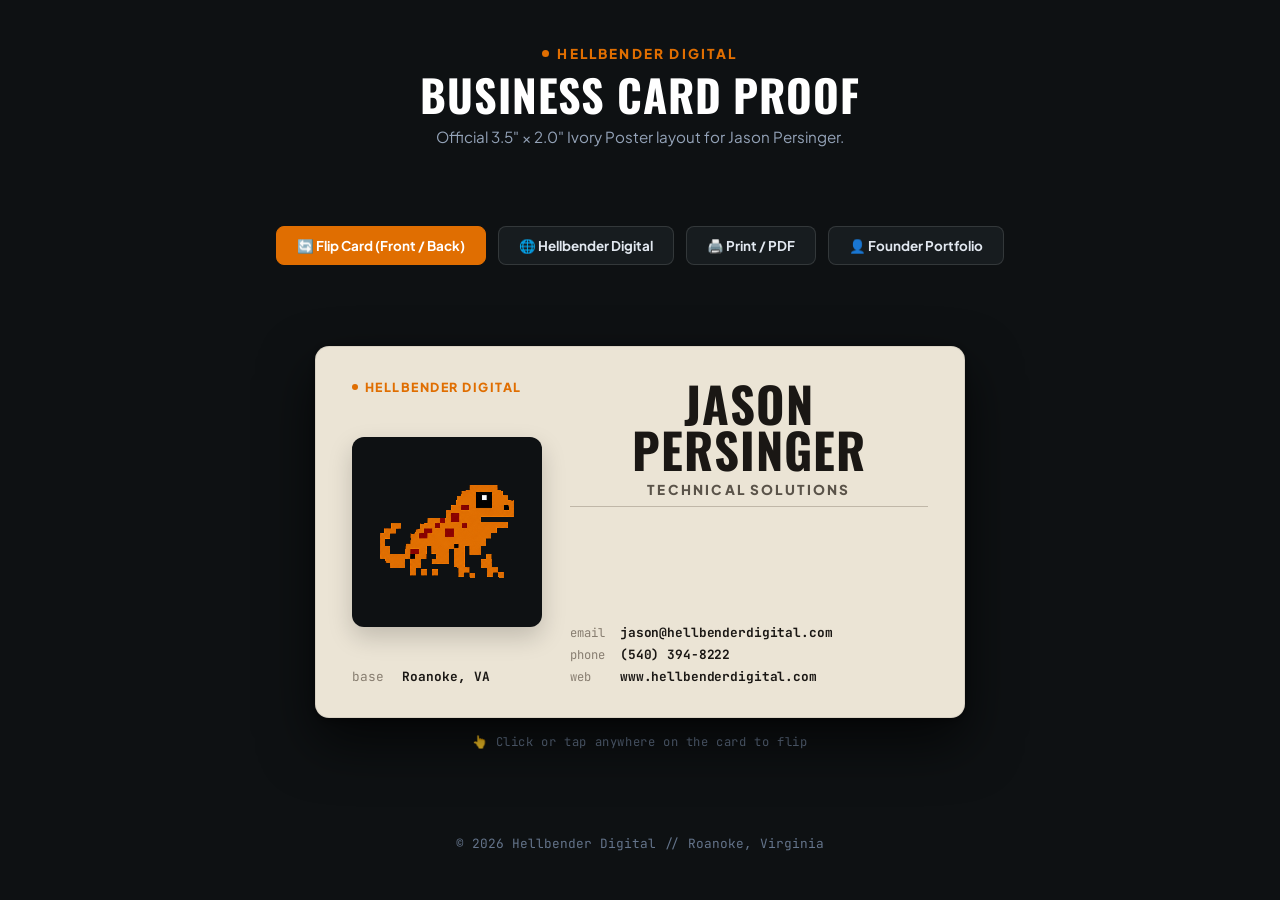
==== commit f550d304: "design: streamline digital business card page to focus exclusively on approved Ivory Poster card" ====
--- a/card.html
+++ b/card.html
@@ -3,116 +3,108 @@
 <head>
   <meta charset="UTF-8">
   <meta name="viewport" content="width=device-width, initial-scale=1.0">
-  <title>Hellbender Digital // Business Card Proofs</title>
+  <title>Hellbender Digital // Digital Business Card</title>
+  <meta name="description" content="Hellbender Digital — Digital business card and contact details for Jason Persinger.">
+  <link rel="icon" type="image/png" href="salamander-transparent.png">
+
+  <!-- Google Fonts -->
   <link rel="preconnect" href="https://fonts.googleapis.com">
   <link rel="preconnect" href="https://fonts.gstatic.com" crossorigin>
-  <link href="https://fonts.googleapis.com/css2?family=Plus+Jakarta+Sans:wght@400;500;600;700&family=Space+Grotesk:wght@500;600;700;800&family=Oswald:wght@600;700&family=Space+Mono:ital,wght@0,400;0,700;1,400&display=swap" rel="stylesheet">
+  <link href="https://fonts.googleapis.com/css2?family=JetBrains+Mono:wght@400;500;700&family=Oswald:wght@600;700&family=Plus+Jakarta+Sans:wght@500;600;700;800&display=swap" rel="stylesheet">
+
   <style>
     :root {
-      --bg-page: #0a0d0e;
-      --font-display: 'Space Grotesk', system-ui, sans-serif;
-      --font-condensed: 'Oswald', 'Space Grotesk', sans-serif;
-      --font-body: 'Plus Jakarta Sans', system-ui, sans-serif;
-      --font-mono: 'Space Mono', monospace;
+      --bg-page: #0e1113;
+      --card-cream: #ebe4d5;
+      --card-dark: #0e1113;
+      --c-slate: #1a1714;
+      --c-orange: #e06e01;
+      --c-orange-hover: #c75e00;
+      --c-muted: #877d70;
+      --c-border: #c0b7a8;
       
-      --c-slate: #111416;
-      --c-orange: #e06e01;
-      --c-ivory: #E3DACA;
-      --card-radius: 12px;
-    }
-
-    * { box-sizing: border-box; }
+      --font-display: 'Oswald', sans-serif;
+      --font-sans: 'Plus Jakarta Sans', system-ui, sans-serif;
+      --font-mono: 'JetBrains Mono', monospace;
+      --card-radius: 14px;
+    }
+
+    * {
+      box-sizing: border-box;
+      margin: 0;
+      padding: 0;
+    }
 
     body {
-      margin: 0;
       min-height: 100vh;
       background: var(--bg-page);
       color: #e2e8f0;
-      font-family: var(--font-body);
-      padding: 36px 20px 80px;
-      display: flex;
-      flex-direction: column;
-      align-items: center;
+      font-family: var(--font-sans);
+      display: flex;
+      flex-direction: column;
+      align-items: center;
+      justify-content: space-between;
+      padding: 40px 20px 48px;
+      -webkit-font-smoothing: antialiased;
     }
 
     header {
       text-align: center;
-      margin-bottom: 24px;
-      max-width: 800px;
+      margin-bottom: 32px;
+      max-width: 650px;
+    }
+
+    .brand-tag {
+      display: inline-flex;
+      align-items: center;
+      gap: 8px;
+      font-size: 0.85rem;
+      font-weight: 800;
+      letter-spacing: 0.16em;
+      text-transform: uppercase;
+      color: var(--c-orange);
+      margin-bottom: 10px;
+    }
+    .brand-tag::before {
+      content: '';
+      width: 7px;
+      height: 7px;
+      border-radius: 50%;
+      background: var(--c-orange);
     }
 
     h1 {
       font-family: var(--font-display);
-      font-size: 1.85rem;
-      font-weight: 700;
-      letter-spacing: -0.02em;
-      margin: 0 0 6px;
+      font-size: clamp(2rem, 5vw, 2.75rem);
+      font-weight: 700;
+      letter-spacing: 0.02em;
+      text-transform: uppercase;
       color: #ffffff;
+      line-height: 1.05;
+      margin-bottom: 8px;
     }
 
     p.subtitle {
       font-size: 0.95rem;
-      color: #8b9ca3;
-      margin: 0 0 20px;
+      color: #94a3b8;
       line-height: 1.5;
     }
 
-    /* --- Concept Switcher Tabs --- */
-    .concept-tabs {
-      display: inline-flex;
-      background: #171b1e;
-      padding: 5px;
-      border-radius: 8px;
-      border: 1px solid rgba(255, 255, 255, 0.08);
-      gap: 6px;
-      margin-bottom: 20px;
+    /* Controls Toolbar */
+    .controls {
+      display: flex;
+      gap: 12px;
+      margin-bottom: 36px;
       flex-wrap: wrap;
       justify-content: center;
     }
 
-    .concept-btn {
-      font-family: var(--font-display);
-      font-size: 0.86rem;
-      font-weight: 600;
-      padding: 8px 18px;
-      border-radius: 6px;
-      border: 1px solid transparent;
-      background: transparent;
-      color: #8b9ca3;
-      cursor: pointer;
-      display: inline-flex;
-      align-items: center;
-      gap: 8px;
-      transition: all 0.2s ease;
-    }
-
-    .concept-btn:hover {
-      color: #ffffff;
-      background: rgba(255, 255, 255, 0.05);
-    }
-
-    .concept-btn.active {
-      background: #242a2f;
-      color: #ffffff;
-      border-color: var(--c-orange);
-      box-shadow: 0 2px 8px rgba(0, 0, 0, 0.35);
-    }
-
-    /* --- Action Controls --- */
-    .controls {
-      display: flex;
-      gap: 12px;
-      margin-bottom: 28px;
-      flex-wrap: wrap;
-      justify-content: center;
-    }
-
     .action-btn {
-      font-family: var(--font-body);
-      font-size: 0.82rem;
-      font-weight: 600;
-      padding: 8px 18px;
-      border-radius: 6px;
+      font-family: var(--font-sans);
+      font-size: 0.84rem;
+      font-weight: 700;
+      padding: 10px 20px;
+      border-radius: 8px;
       border: 1px solid rgba(255, 255, 255, 0.12);
       background: #171c1f;
       color: #e2e8f0;
@@ -120,24 +112,42 @@
       display: inline-flex;
       align-items: center;
       gap: 8px;
-      transition: all 0.15s ease;
+      transition: all 0.2s ease;
       text-decoration: none;
     }
 
     .action-btn:hover {
-      background: #22282d;
+      background: #22292e;
       border-color: var(--c-orange);
       color: #ffffff;
-      transform: translateY(-1px);
-    }
-
-    /* --- 3D Flip Card Container with Exact Proportions --- */
+      transform: translateY(-2px);
+      box-shadow: 0 4px 12px rgba(0, 0, 0, 0.4);
+    }
+
+    .action-btn.primary {
+      background: var(--c-orange);
+      border-color: var(--c-orange);
+      color: #ffffff;
+    }
+    .action-btn.primary:hover {
+      background: var(--c-orange-hover);
+    }
+
+    /* 3D Interactive Stage */
+    .stage-wrapper {
+      display: flex;
+      flex-direction: column;
+      align-items: center;
+      gap: 16px;
+      margin-bottom: 40px;
+    }
+
     .stage {
       perspective: 1400px;
-      width: min(650px, 94vw);
+      width: min(650px, 92vw);
       aspect-ratio: 3.5 / 2;
       position: relative;
-      margin-bottom: 56px;
+      cursor: pointer;
     }
 
     .card-flipper {
@@ -147,14 +157,12 @@
       height: 100%;
       transform-style: preserve-3d;
       transition: transform 0.65s cubic-bezier(0.16, 1, 0.3, 1);
-      cursor: pointer;
     }
 
     .card-flipper.flipped {
       transform: rotateY(180deg);
     }
 
-    /* Standard Card Face */
     .card-face {
       position: absolute;
       inset: 0;
@@ -163,250 +171,30 @@
       backface-visibility: hidden;
       -webkit-backface-visibility: hidden;
       border-radius: var(--card-radius);
-      box-shadow: 0 24px 50px rgba(0, 0, 0, 0.65);
+      box-shadow: 0 24px 54px rgba(0, 0, 0, 0.65), 0 2px 8px rgba(0,0,0,0.4);
       overflow: hidden;
       user-select: none;
+      background-color: var(--card-cream);
+      color: var(--c-slate);
+      padding: clamp(20px, 3.8vw, 32px) clamp(22px, 4.2vw, 36px);
+      border: 1px solid rgba(0, 0, 0, 0.08);
     }
 
     .card-back {
       transform: rotateY(180deg);
     }
 
-    /* ===================================================
-       STYLE 1: TWO-TONE SPLIT BLOCK (Approved Design)
-       =================================================== */
-    .s1-front {
-      background-color: var(--c-slate);
-      color: #ffffff;
-      border: 1px solid rgba(255, 255, 255, 0.08);
-      padding: clamp(22px, 4vw, 34px) clamp(26px, 5vw, 42px);
-      display: flex;
-      flex-direction: column;
-      justify-content: space-between;
-      position: relative;
-    }
-
-    .s1-front-top {
-      display: flex;
-      justify-content: space-between;
-      align-items: flex-start;
-      position: relative;
-      z-index: 2;
-    }
-
-    .s1-company-tag {
-      font-family: var(--font-display);
-      font-size: clamp(0.72rem, 1.25vw, 0.82rem);
-      font-weight: 700;
-      letter-spacing: 0.12em;
-      text-transform: uppercase;
-      color: var(--c-orange);
-      display: inline-flex;
-      align-items: center;
-      gap: 7px;
-    }
-    .s1-company-tag::before {
-      content: '';
-      display: inline-block;
-      width: 6px;
-      height: 6px;
-      border-radius: 50%;
-      background: var(--c-orange);
-    }
-
-    .s1-front h2 {
-      font-family: var(--font-display);
-      font-size: clamp(1.4rem, 2.7vw, 1.95rem);
-      font-weight: 700;
-      letter-spacing: -0.025em;
-      margin: 3px 0 0;
-      color: #ffffff;
-      line-height: 1.15;
-    }
-
-    .s1-front-title {
-      font-size: clamp(0.72rem, 1.25vw, 0.82rem);
-      font-weight: 600;
-      letter-spacing: 0.1em;
-      text-transform: uppercase;
-      color: #94a3b8;
-      margin-top: 2px;
-    }
-
-    .s1-front-location {
+    .hint-text {
       font-family: var(--font-mono);
-      font-size: clamp(0.68rem, 1.15vw, 0.78rem);
+      font-size: 0.76rem;
       color: #64748b;
       letter-spacing: 0.05em;
     }
 
-    .s1-front-middle {
-      position: absolute;
-      right: clamp(28px, 5.5vw, 50px);
-      top: 50%;
-      transform: translateY(-50%);
-      z-index: 1;
-      pointer-events: none;
-    }
-
-    .s1-salamander {
-      width: clamp(130px, 21vw, 175px);
-      height: auto;
-      image-rendering: pixelated;
-      image-rendering: crisp-edges;
-      filter: drop-shadow(0 8px 18px rgba(0, 0, 0, 0.5));
-    }
-
-    .s1-front-bottom {
-      display: flex;
-      justify-content: space-between;
-      align-items: flex-end;
-      border-top: 1px solid rgba(255, 255, 255, 0.12);
-      padding-top: 16px;
-      position: relative;
-      z-index: 2;
-    }
-
-    .s1-contact-items {
-      display: flex;
-      flex-direction: column;
-      gap: 5px;
-      font-size: clamp(0.78rem, 1.35vw, 0.88rem);
-      color: #cbd5e1;
-    }
-
-    .s1-website-badge {
-      font-family: var(--font-display);
-      font-size: clamp(0.8rem, 1.4vw, 0.92rem);
-      font-weight: 600;
-      color: #ffffff;
-      background: rgba(255, 255, 255, 0.06);
-      border: 1px solid rgba(255, 255, 255, 0.22);
-      padding: 6px 14px;
-      border-radius: 6px;
-      letter-spacing: 0.01em;
-    }
-
-    .s1-back {
-      background: var(--c-orange);
-      color: #ffffff;
-      display: grid !important;
-      grid-template-columns: 1fr clamp(140px, 22vw, 185px);
-      border: 1px solid rgba(224, 110, 1, 0.4);
-    }
-
-    .s1-back-left {
-      padding: clamp(22px, 4vw, 34px) clamp(22px, 4vw, 34px);
-      display: flex;
-      flex-direction: column;
-      justify-content: space-between;
-      background: var(--c-orange);
-    }
-
-    .s1-back-company {
-      font-family: var(--font-display);
-      font-size: clamp(1.2rem, 2.3vw, 1.55rem);
-      font-weight: 700;
-      letter-spacing: -0.02em;
-      color: #ffffff;
-      margin: 0 0 2px;
-      line-height: 1.15;
-      white-space: nowrap;
-    }
-
-    .s1-back-name {
-      font-family: var(--font-display);
-      font-size: clamp(0.78rem, 1.4vw, 0.92rem);
-      font-weight: 800;
-      color: #000000 !important;
-      letter-spacing: 0.08em;
-      text-transform: uppercase;
-      margin: 0 0 12px;
-      white-space: nowrap;
-    }
-
-    .s1-back-tasks {
-      list-style: none;
-      padding: 0;
-      margin: 0 0 14px;
-      display: flex;
-      flex-direction: column;
-      gap: 5px;
-    }
-    .s1-back-tasks li {
-      font-size: clamp(0.78rem, 1.3vw, 0.88rem);
-      color: rgba(255, 255, 255, 0.95);
-      font-weight: 500;
-      display: flex;
-      align-items: center;
-      gap: 8px;
-    }
-    .s1-back-tasks li::before {
-      content: '';
-      display: inline-block;
-      width: 5px;
-      height: 5px;
-      border-radius: 50%;
-      background: #000000;
-      flex-shrink: 0;
-    }
-
-    .s1-back-site-link {
-      font-family: var(--font-display);
-      font-size: clamp(0.82rem, 1.4vw, 0.9rem);
-      font-weight: 700;
-      color: #ffffff;
-      white-space: nowrap;
-    }
-
-    .s1-back-right {
-      background-color: var(--c-ivory);
-      display: flex;
-      flex-direction: column;
-      align-items: center;
-      justify-content: center;
-      padding: 16px;
-      position: relative;
-      border-left: 1px solid rgba(0, 0, 0, 0.08);
-    }
-
-    .s1-qr-box {
-      background: #111416;
-      padding: 9px;
-      border-radius: 8px;
-      width: clamp(105px, 15vw, 130px);
-      height: clamp(105px, 15vw, 130px);
-      display: flex;
-      align-items: center;
-      justify-content: center;
-      box-shadow: 0 6px 18px rgba(0, 0, 0, 0.16);
-    }
-    .s1-qr-box svg {
-      width: 100%;
-      height: 100%;
-    }
-
-    .s1-qr-tag {
-      font-family: var(--font-display);
-      font-size: 0.65rem;
-      font-weight: 700;
-      letter-spacing: 0.1em;
-      text-transform: uppercase;
-      color: #111416;
-      margin-top: 10px;
-    }
-
-    /* ===================================================
-       STYLE 2: REFERENCE POSTER / IVORY CARD (Imgur Tribute)
-       =================================================== */
-    .s2-card {
-      background-color: #ebe4d5;
-      color: #1a1714;
-      padding: clamp(20px, 3.8vw, 32px) clamp(22px, 4.2vw, 36px);
-      border: 1px solid rgba(0, 0, 0, 0.06);
-    }
-
-    .s2-front-layout {
+    /* ========================================================
+       CARD FRONT LAYOUT
+       ======================================================== */
+    .front-layout {
       width: 100%;
       height: 100%;
       display: grid;
@@ -414,16 +202,16 @@
       gap: clamp(16px, 3vw, 28px);
     }
 
-    .s2-left-col {
+    .left-col {
       display: flex;
       flex-direction: column;
       justify-content: space-between;
     }
 
-    .s2-brand-badge {
-      font-family: var(--font-display);
+    .card-brand-badge {
+      font-family: var(--font-sans);
       font-size: clamp(0.68rem, 1.15vw, 0.78rem);
-      font-weight: 700;
+      font-weight: 800;
       letter-spacing: 0.12em;
       text-transform: uppercase;
       color: var(--c-orange);
@@ -432,7 +220,7 @@
       gap: 7px;
       white-space: nowrap;
     }
-    .s2-brand-badge::before {
+    .card-brand-badge::before {
       content: '';
       width: 6px;
       height: 6px;
@@ -441,46 +229,41 @@
       flex-shrink: 0;
     }
 
-    .s2-avatar-box {
+    .avatar-box {
       width: 100%;
       aspect-ratio: 1 / 1;
-      background-color: #0e1113;
+      background-color: var(--card-dark);
       border-radius: 12px;
       display: flex;
       align-items: center;
       justify-content: center;
       box-shadow: 0 10px 24px rgba(0, 0, 0, 0.18);
     }
-    .s2-avatar-box img {
+    .avatar-box img {
       width: 72%;
       height: auto;
       image-rendering: pixelated;
-      image-rendering: crisp-edges;
-    }
-
-    .s2-left-meta {
+    }
+
+    .left-meta {
       font-family: var(--font-mono);
       font-size: clamp(0.68rem, 1.15vw, 0.8rem);
       display: flex;
-      flex-direction: column;
-      gap: 3px;
-    }
-    .s2-meta-row {
-      display: flex;
       gap: 10px;
-    }
-    .s2-meta-label {
-      color: #877d70;
+      align-items: baseline;
+    }
+    .meta-label {
+      color: var(--c-muted);
       width: 40px;
       flex-shrink: 0;
     }
-    .s2-meta-val {
-      color: #1a1714;
+    .meta-val {
+      color: var(--c-slate);
       font-weight: 700;
       white-space: nowrap;
     }
 
-    .s2-right-col {
+    .right-col {
       display: flex;
       flex-direction: column;
       justify-content: space-between;
@@ -488,40 +271,40 @@
       min-width: 0;
     }
 
-    .s2-name-block {
-      display: flex;
-      flex-direction: column;
-      align-items: center;
-      text-align: center;
-    }
-
-    .s2-big-name {
-      font-family: var(--font-condensed);
+    .name-block {
+      display: flex;
+      flex-direction: column;
+      align-items: center;
+      text-align: center;
+    }
+
+    .big-name {
+      font-family: var(--font-display);
       font-size: clamp(1.8rem, 3.8vw, 3.2rem);
       font-weight: 700;
       line-height: 0.94;
       letter-spacing: 0.02em;
       text-transform: uppercase;
-      color: #1a1714;
+      color: var(--c-slate);
       white-space: nowrap;
       text-align: center;
     }
 
-    .s2-role-title {
-      font-family: var(--font-display);
+    .role-title {
+      font-family: var(--font-sans);
       font-size: clamp(0.72rem, 1.25vw, 0.85rem);
-      font-weight: 700;
+      font-weight: 800;
       letter-spacing: 0.16em;
       text-transform: uppercase;
       color: #5a5349;
       margin-top: 8px;
       padding-bottom: 8px;
-      border-bottom: 1px solid #c0b7a8;
+      border-bottom: 1px solid var(--c-border);
       width: 100%;
       text-align: center;
     }
 
-    .s2-contact-table {
+    .contact-table {
       font-family: var(--font-mono);
       font-size: clamp(0.68rem, 1.18vw, 0.8rem);
       display: flex;
@@ -529,26 +312,28 @@
       gap: 5px;
     }
 
-    .s2-contact-row {
+    .contact-row {
       display: flex;
       gap: 12px;
       align-items: baseline;
       white-space: nowrap;
     }
-    .s2-c-label {
-      color: #877d70;
+    .c-label {
+      color: var(--c-muted);
       width: 38px;
       font-size: clamp(0.64rem, 1.1vw, 0.76rem);
       flex-shrink: 0;
     }
-    .s2-c-val {
-      color: #1a1714;
+    .c-val {
+      color: var(--c-slate);
       font-weight: 700;
       letter-spacing: -0.01em;
     }
 
-    /* Style 2 Back */
-    .s2-back-layout {
+    /* ========================================================
+       CARD BACK LAYOUT
+       ======================================================== */
+    .back-layout {
       width: 100%;
       height: 100%;
       display: grid;
@@ -556,7 +341,7 @@
       gap: clamp(16px, 3vw, 28px);
     }
 
-    .s2-back-left {
+    .back-left {
       display: flex;
       flex-direction: column;
       justify-content: space-between;
@@ -565,7 +350,7 @@
       padding: 6px 0;
     }
 
-    .s2-back-center-block {
+    .brand-center-block {
       display: flex;
       flex-direction: column;
       align-items: center;
@@ -574,21 +359,21 @@
       margin: auto 0;
     }
 
-    .s2-back-heading {
-      font-family: var(--font-condensed);
+    .back-heading {
+      font-family: var(--font-display);
       font-size: clamp(1.9rem, 4vw, 2.9rem);
       font-weight: 700;
       letter-spacing: 0.02em;
-      color: #1a1714;
+      color: var(--c-slate);
       line-height: 0.96;
       text-transform: uppercase;
       text-align: center;
     }
 
-    .s2-back-sub {
-      font-family: var(--font-display);
+    .back-sub {
+      font-family: var(--font-sans);
       font-size: clamp(0.82rem, 1.5vw, 1.05rem);
-      font-weight: 700;
+      font-weight: 800;
       color: var(--c-orange);
       letter-spacing: 0.16em;
       text-transform: uppercase;
@@ -596,190 +381,96 @@
       text-align: center;
     }
 
-    .s2-back-web {
+    .back-web {
       font-family: var(--font-mono);
       font-size: clamp(0.72rem, 1.25vw, 0.85rem);
       font-weight: 700;
-      color: #1a1714;
-      text-align: center;
-    }
-
-    .s2-back-right {
+      color: var(--c-slate);
+      text-align: center;
+    }
+
+    .back-right {
       display: flex;
       flex-direction: column;
       align-items: center;
       justify-content: center;
-      background-color: #0e1113;
+      background-color: var(--card-dark);
       border-radius: 12px;
       padding: 16px;
       color: #ffffff;
       box-shadow: 0 10px 24px rgba(0, 0, 0, 0.18);
     }
-    .s2-back-right svg {
+    .back-right svg {
       width: 80%;
       height: auto;
       max-height: 80%;
-    }
-    .s2-qr-label {
-      font-family: var(--font-display);
+      color: #ffffff;
+    }
+    .qr-label {
+      font-family: var(--font-sans);
       font-size: 0.62rem;
-      font-weight: 700;
+      font-weight: 800;
       letter-spacing: 0.12em;
       color: var(--c-orange);
       margin-top: 10px;
       text-transform: uppercase;
     }
 
-    /* --- Gallery Comparison Grid --- */
-    .gallery-section {
-      width: min(1120px, 95vw);
-      margin-top: 40px;
-      border-top: 1px solid rgba(255, 255, 255, 0.08);
-      padding-top: 40px;
-    }
-
-    .gallery-title {
-      font-family: var(--font-display);
-      font-size: 1.35rem;
-      font-weight: 700;
-      color: #ffffff;
-      margin: 0 0 6px;
-      text-align: center;
-    }
-    .gallery-sub {
-      font-size: 0.92rem;
-      color: #8b9ca3;
-      text-align: center;
-      margin: 0 0 34px;
-    }
-
-    .comparison-grid {
-      display: flex;
-      flex-direction: column;
-      gap: 48px;
-    }
-
-    .design-block {
-      background: #14181b;
-      border: 1px solid rgba(255, 255, 255, 0.08);
-      border-radius: 12px;
-      padding: 24px;
-    }
-
-    .design-header {
-      display: flex;
-      justify-content: space-between;
-      align-items: center;
-      margin-bottom: 18px;
-    }
-
-    .design-title {
-      font-family: var(--font-display);
-      font-size: 1.15rem;
-      font-weight: 700;
-      color: #ffffff;
-    }
-
-    .pair-grid {
-      display: grid;
-      grid-template-columns: 1fr 1fr;
-      gap: 24px;
-    }
-
-    @media (max-width: 780px) {
-      .pair-grid {
-        grid-template-columns: 1fr;
-      }
-    }
-
-    .card-slot {
-      display: flex;
-      flex-direction: column;
-      gap: 10px;
-    }
-
-    .slot-label {
+    /* Footer */
+    footer {
       font-family: var(--font-mono);
-      font-size: 0.78rem;
-      color: #8b9ca3;
-      text-transform: uppercase;
-      letter-spacing: 0.05em;
-      display: flex;
-      justify-content: space-between;
-    }
-
-    .static-card-box {
-      aspect-ratio: 3.5 / 2;
-      width: 100%;
-      position: relative;
-    }
-    .static-card-box .card-face {
-      position: absolute;
-      inset: 0;
-      box-shadow: 0 12px 30px rgba(0, 0, 0, 0.4);
-    }
-
-    /* Print & Export Rules */
+      font-size: 0.8rem;
+      color: #64748b;
+      text-align: center;
+    }
+    footer a {
+      color: #94a3b8;
+      text-decoration: none;
+      font-weight: 700;
+      transition: color 0.15s ease;
+    }
+    footer a:hover {
+      color: var(--c-orange);
+    }
+
+    /* Print Styles */
     @media print {
       body {
-        background: #ffffff !important;
+        background: none !important;
         padding: 0 !important;
       }
-      header, .gallery-section, .controls, .concept-tabs {
+      header, .controls, .hint-text, footer {
         display: none !important;
       }
       .stage {
-        display: none !important;
+        width: 3.5in !important;
+        height: 2.0in !important;
+        perspective: none !important;
+        margin: 0 !important;
+      }
+      .card-flipper {
+        position: static !important;
+        transform: none !important;
       }
       .card-face {
         position: relative !important;
+        page-break-after: always;
         width: 3.5in !important;
-        height: 2in !important;
-        page-break-after: always;
-        border-radius: 0 !important;
+        height: 2.0in !important;
         box-shadow: none !important;
-        padding: 0.22in 0.26in !important;
+        border: none !important;
         -webkit-print-color-adjust: exact !important;
         print-color-adjust: exact !important;
       }
+      .card-back {
+        transform: none !important;
+      }
     }
   </style>
 </head>
 <body>
 
-  <header>
-    <h1>Hellbender Digital // Business Card Proofs</h1>
-    <p class="subtitle">Compare the Approved Two-Tone Split Card and the Reference Poster / Ivory Tribute.</p>
-    
-    <!-- Tab Switcher -->
-    <div class="concept-tabs">
-      <button class="concept-btn active" onclick="selectDesign('style1')">Design 1: Two-Tone Split Block (Approved)</button>
-      <button class="concept-btn" onclick="selectDesign('style2')">Design 2: Reference Ivory Poster (Clean Tribute)</button>
-    </div>
-
-    <!-- Action Toolbar -->
-    <div class="controls">
-      <button class="action-btn" onclick="flipCard()">
-        <span>🔄 Flip Active Card (Front / Back)</span>
-      </button>
-      <button class="action-btn" onclick="window.print()">
-        <span>🖨️ Print / Export PDF</span>
-      </button>
-      <a class="action-btn" href="/" target="_blank">
-        <span>🌐 View Portfolio</span>
-      </a>
-    </div>
-  </header>
-
-  <!-- Interactive 3D Preview Stage (Exact 3.5" x 2" Ratio) -->
-  <div class="stage" onclick="flipCard()">
-    <div class="card-flipper" id="flipper">
-      <div class="card-face" id="active-front"></div>
-      <div class="card-face card-back" id="active-back"></div>
-    </div>
-  </div>
-
-  <!-- Shared Vector QR Code -->
+  <!-- Shared Vector QR Definition -->
   <svg style="display: none;">
     <defs>
       <g id="shared-qr">
@@ -788,176 +479,94 @@
     </defs>
   </svg>
 
-  <!-- Side-by-Side Review Section for Both Complete Designs -->
-  <section class="gallery-section">
-    <h2 class="gallery-title">Side-by-Side Comparison // Both Complete Designs</h2>
-    <p class="gallery-sub">Compare Front & Back faces of both designs. Both use approved content: www.hellbenderdigital.com & pure black name.</p>
-
-    <div class="comparison-grid">
-      <!-- Design 1: Approved Two-Tone Split Block -->
-      <div class="design-block">
-        <div class="design-header">
-          <div class="design-title">Design 1: Two-Tone Split Block (Slate Ground + Orange / #E3DACA Split)</div>
-          <button class="action-btn" style="padding: 4px 12px; font-size: 0.76rem;" onclick="selectDesign('style1')">Preview in 3D</button>
-        </div>
-        <div class="pair-grid">
-          <div class="card-slot">
-            <div class="slot-label"><span>Front Face</span><span>3.5" × 2"</span></div>
-            <div class="static-card-box"><div class="card-face" id="d1-static-front"></div></div>
-          </div>
-          <div class="card-slot">
-            <div class="slot-label"><span>Back Face</span><span>3.5" × 2"</span></div>
-            <div class="static-card-box"><div class="card-face card-back" style="transform: none;" id="d1-static-back"></div></div>
-          </div>
-        </div>
-      </div>
-
-      <!-- Design 2: Reference Ivory Poster -->
-      <div class="design-block">
-        <div class="design-header">
-          <div class="design-title">Design 2: Reference Ivory Poster (Tribute to Imgur Layout, Non-Techy)</div>
-          <button class="action-btn" style="padding: 4px 12px; font-size: 0.76rem;" onclick="selectDesign('style2')">Preview in 3D</button>
-        </div>
-        <div class="pair-grid">
-          <div class="card-slot">
-            <div class="slot-label"><span>Front Face</span><span>3.5" × 2"</span></div>
-            <div class="static-card-box"><div class="card-face" id="d2-static-front"></div></div>
-          </div>
-          <div class="card-slot">
-            <div class="slot-label"><span>Back Face</span><span>3.5" × 2"</span></div>
-            <div class="static-card-box"><div class="card-face card-back" style="transform: none;" id="d2-static-back"></div></div>
-          </div>
-        </div>
-      </div>
-    </div>
-  </section>
-
-  <script>
-    // Templates for Design 1 (Approved Two-Tone Split)
-    const style1FrontHtml = `
-      <div class="s1-front" style="width:100%; height:100%;">
-        <div class="s1-front-top">
-          <div>
-            <div class="s1-company-tag">HELLBENDER DIGITAL</div>
-            <h2>Jason Persinger</h2>
-            <div class="s1-front-title">Technical Solutions</div>
-          </div>
-          <div class="s1-front-location">Roanoke, VA</div>
-        </div>
-        <div class="s1-front-middle">
-          <img class="s1-salamander" src="salamander-transparent.png" alt="Hellbender Salamander">
-        </div>
-        <div class="s1-front-bottom">
-          <div class="s1-contact-items">
-            <div>(540) 394-8222</div>
-            <div>jason@hellbenderdigital.com</div>
-          </div>
-          <div class="s1-website-badge">www.hellbenderdigital.com</div>
-        </div>
-      </div>
-    `;
-
-    const style1BackHtml = `
-      <div class="s1-back" style="width:100%; height:100%;">
-        <div class="s1-back-left">
-          <div>
-            <div class="s1-back-company">HELLBENDER DIGITAL</div>
-            <div class="s1-back-name">JASON PERSINGER</div>
-            <ul class="s1-back-tasks">
-              <li>Technical troubleshooting</li>
-              <li>Web systems integration</li>
-              <li>Hands-on digital infrastructure</li>
-            </ul>
-          </div>
-          <div class="s1-back-site-link">www.hellbenderdigital.com</div>
-        </div>
-        <div class="s1-back-right">
-          <div class="s1-qr-box">
-            <svg viewBox="0 0 2.9 2.9" style="color: #ffffff;"><use href="#shared-qr" /></svg>
-          </div>
-          <div class="s1-qr-tag">SCAN TO CONNECT</div>
-        </div>
-      </div>
-    `;
-
-    // Templates for Design 2 (Reference Ivory Poster Tribute)
-    const style2FrontHtml = `
-      <div class="s2-card" style="width:100%; height:100%;">
-        <div class="s2-front-layout">
-          <div class="s2-left-col">
-            <div class="s2-brand-badge">HELLBENDER DIGITAL</div>
-            <div class="s2-avatar-box">
-              <img src="salamander-transparent.png" alt="Hellbender Salamander">
+  <header>
+    <div class="brand-tag">Hellbender Digital</div>
+    <h1>Business Card Proof</h1>
+    <p class="subtitle">Official 3.5" × 2.0" Ivory Poster layout for Jason Persinger.</p>
+  </header>
+
+  <!-- Controls Toolbar -->
+  <div class="controls">
+    <button class="action-btn primary" onclick="flipCard()">
+      <span>🔄 Flip Card (Front / Back)</span>
+    </button>
+    <a class="action-btn" href="https://www.hellbenderdigital.com" target="_blank" rel="noopener">
+      <span>🌐 Hellbender Digital</span>
+    </a>
+    <button class="action-btn" onclick="window.print()">
+      <span>🖨️ Print / PDF</span>
+    </button>
+    <a class="action-btn" href="/" target="_blank">
+      <span>👤 Founder Portfolio</span>
+    </a>
+  </div>
+
+  <!-- Interactive 3D Card Stage -->
+  <div class="stage-wrapper">
+    <div class="stage" onclick="flipCard()" title="Click or tap to flip card">
+      <div class="card-flipper" id="flipper">
+
+        <!-- FRONT FACE -->
+        <div class="card-face">
+          <div class="front-layout">
+            <div class="left-col">
+              <div class="card-brand-badge">HELLBENDER DIGITAL</div>
+              <div class="avatar-box">
+                <img src="salamander-transparent.png" alt="Hellbender Salamander">
+              </div>
+              <div class="left-meta">
+                <span class="meta-label">base</span>
+                <span class="meta-val">Roanoke, VA</span>
+              </div>
             </div>
-            <div class="s2-left-meta">
-              <div class="s2-meta-row"><span class="s2-meta-label">base</span><span class="s2-meta-val">Roanoke, VA</span></div>
-            </div>
-          </div>
-          <div class="s2-right-col">
-            <div class="s2-name-block">
-              <div class="s2-big-name">JASON<br>PERSINGER</div>
-              <div class="s2-role-title">TECHNICAL SOLUTIONS</div>
-            </div>
-            <div class="s2-contact-table">
-              <div class="s2-contact-row"><span class="s2-c-label">email</span><span class="s2-c-val">jason@hellbenderdigital.com</span></div>
-              <div class="s2-contact-row"><span class="s2-c-label">phone</span><span class="s2-c-val">(540) 394-8222</span></div>
-              <div class="s2-contact-row"><span class="s2-c-label">web</span><span class="s2-c-val">www.hellbenderdigital.com</span></div>
+
+            <div class="right-col">
+              <div class="name-block">
+                <div class="big-name">JASON<br>PERSINGER</div>
+                <div class="role-title">TECHNICAL SOLUTIONS</div>
+              </div>
+              <div class="contact-table">
+                <div class="contact-row"><span class="c-label">email</span><span class="c-val">jason@hellbenderdigital.com</span></div>
+                <div class="contact-row"><span class="c-label">phone</span><span class="c-val">(540) 394-8222</span></div>
+                <div class="contact-row"><span class="c-label">web</span><span class="c-val">www.hellbenderdigital.com</span></div>
+              </div>
             </div>
           </div>
         </div>
-      </div>
-    `;
-
-    const style2BackHtml = `
-      <div class="s2-card" style="width:100%; height:100%;">
-        <div class="s2-back-layout">
-          <div class="s2-back-left">
-            <div class="s2-back-center-block">
-              <div class="s2-back-heading">HELLBENDER<br>DIGITAL</div>
-              <div class="s2-back-sub">TECHNICAL SOLUTIONS</div>
+
+        <!-- BACK FACE -->
+        <div class="card-face card-back">
+          <div class="back-layout">
+            <div class="back-left">
+              <div class="brand-center-block">
+                <div class="back-heading">HELLBENDER<br>DIGITAL</div>
+                <div class="back-sub">TECHNICAL SOLUTIONS</div>
+              </div>
+              <div class="back-web">www.hellbenderdigital.com</div>
             </div>
-            <div class="s2-back-web">www.hellbenderdigital.com</div>
-          </div>
-          <div class="s2-back-right">
-            <svg viewBox="0 0 2.9 2.9" style="color: #ffffff;"><use href="#shared-qr" /></svg>
-            <div class="s2-qr-label">SCAN TO CONNECT</div>
+
+            <div class="back-right">
+              <svg viewBox="0 0 2.9 2.9"><use href="#shared-qr" /></svg>
+              <div class="qr-label">SCAN TO CONNECT</div>
+            </div>
           </div>
         </div>
+
       </div>
-    `;
-
-    let activeDesign = 'style1';
-
-    function selectDesign(design) {
-      activeDesign = design;
-      document.querySelectorAll('.concept-btn').forEach((btn, idx) => {
-        btn.classList.toggle('active', (design === 'style1' && idx === 0) || (design === 'style2' && idx === 1));
-      });
-
-      const frontEl = document.getElementById('active-front');
-      const backEl = document.getElementById('active-back');
-
-      if (design === 'style1') {
-        frontEl.innerHTML = style1FrontHtml;
-        backEl.innerHTML = style1BackHtml;
-      } else {
-        frontEl.innerHTML = style2FrontHtml;
-        backEl.innerHTML = style2BackHtml;
-      }
-    }
-
+    </div>
+    <div class="hint-text">👆 Click or tap anywhere on the card to flip</div>
+  </div>
+
+  <footer>
+    <div>&copy; 2026 Hellbender Digital // Roanoke, Virginia</div>
+  </footer>
+
+  <script>
     function flipCard() {
       const flipper = document.getElementById('flipper');
       flipper.classList.toggle('flipped');
     }
-
-    // Initialize Active Card & Static Galleries
-    selectDesign('style1');
-
-    document.getElementById('d1-static-front').innerHTML = style1FrontHtml;
-    document.getElementById('d1-static-back').innerHTML = style1BackHtml;
-    document.getElementById('d2-static-front').innerHTML = style2FrontHtml;
-    document.getElementById('d2-static-back').innerHTML = style2BackHtml;
   </script>
+
 </body>
 </html>
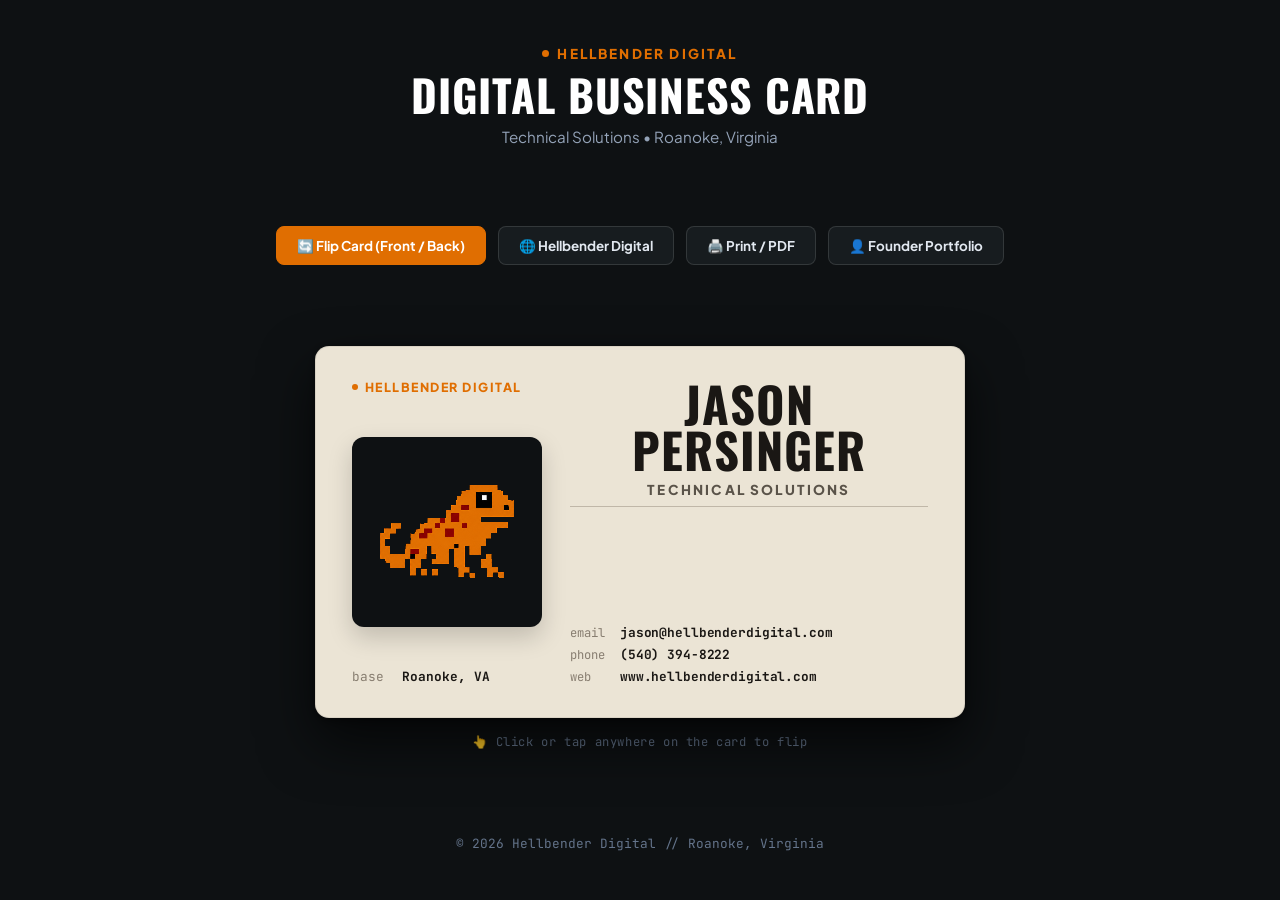
==== commit 1b63dfda: "copy: update header from 'Business Card Proof' to 'Digital Business Card'" ====
--- a/card.html
+++ b/card.html
@@ -481,8 +481,8 @@
 
   <header>
     <div class="brand-tag">Hellbender Digital</div>
-    <h1>Business Card Proof</h1>
-    <p class="subtitle">Official 3.5" × 2.0" Ivory Poster layout for Jason Persinger.</p>
+    <h1>Digital Business Card</h1>
+    <p class="subtitle">Technical Solutions &bull; Roanoke, Virginia</p>
   </header>
 
   <!-- Controls Toolbar -->
